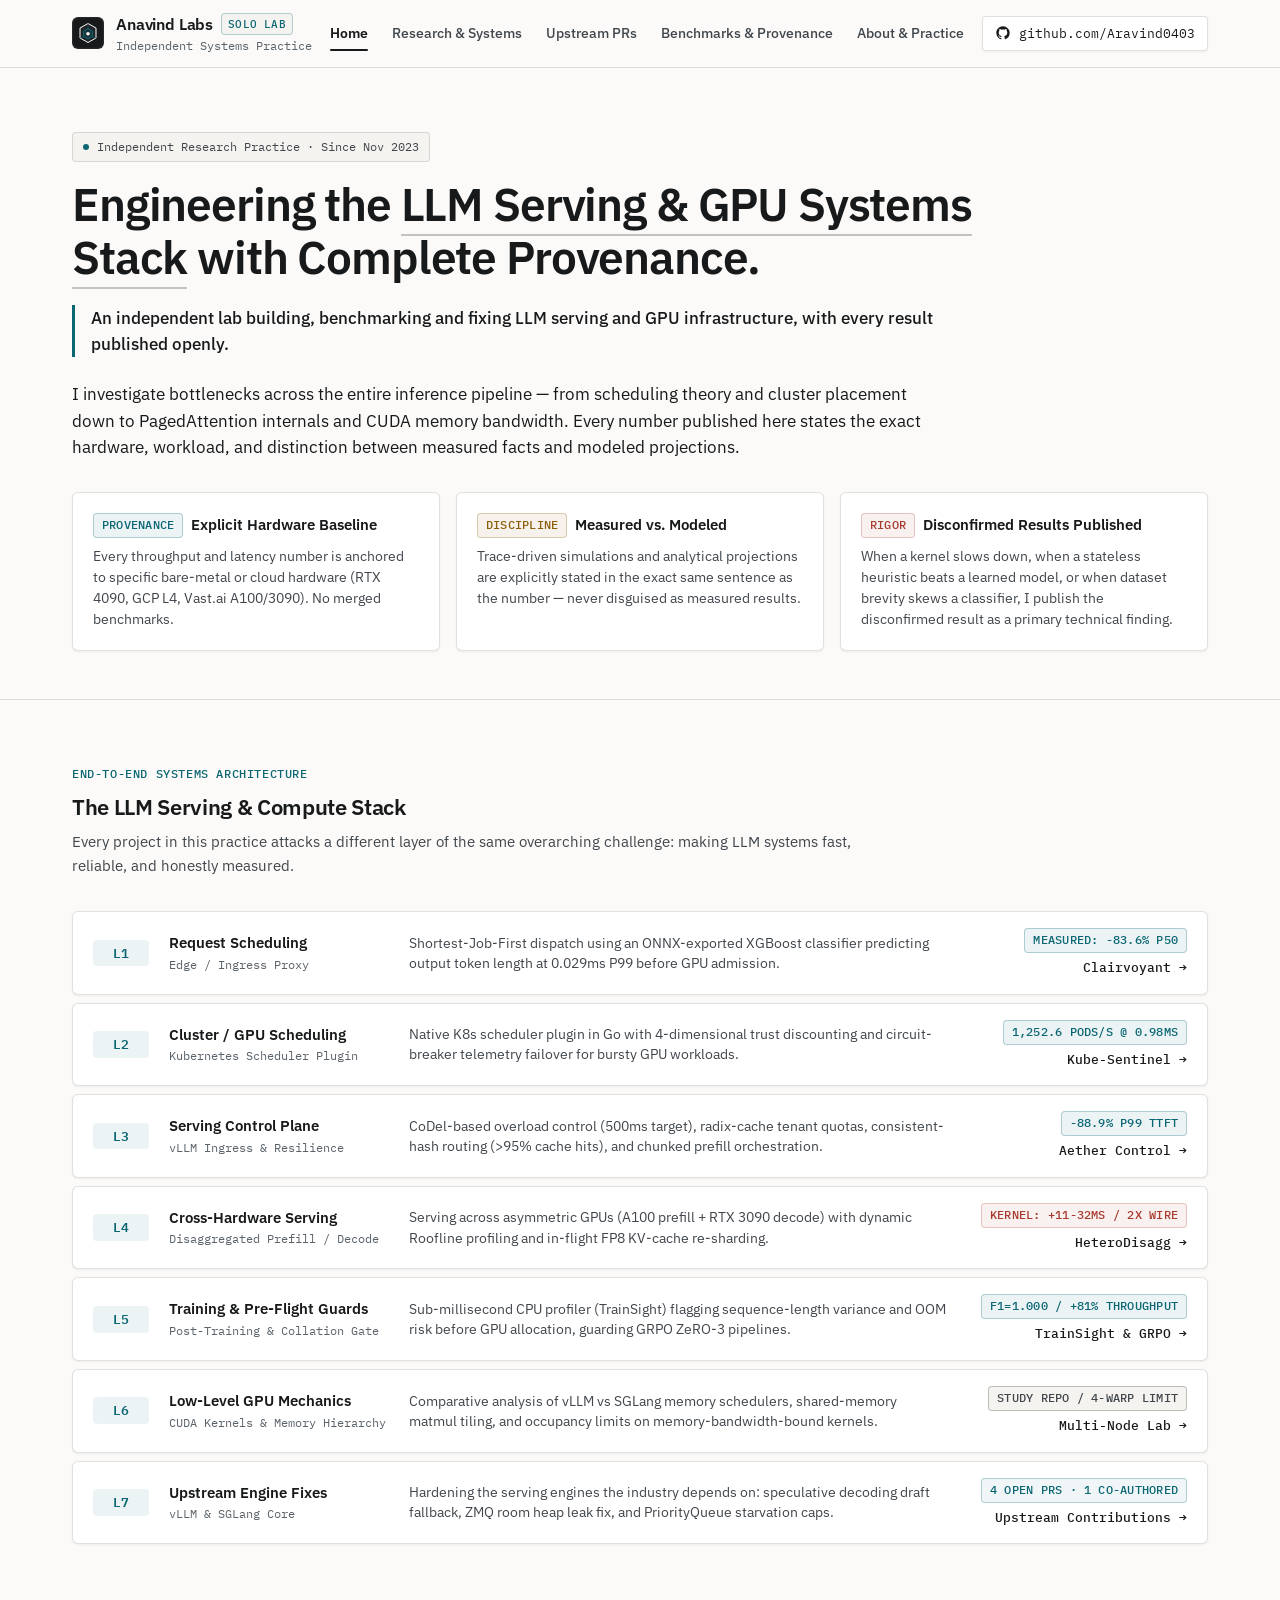
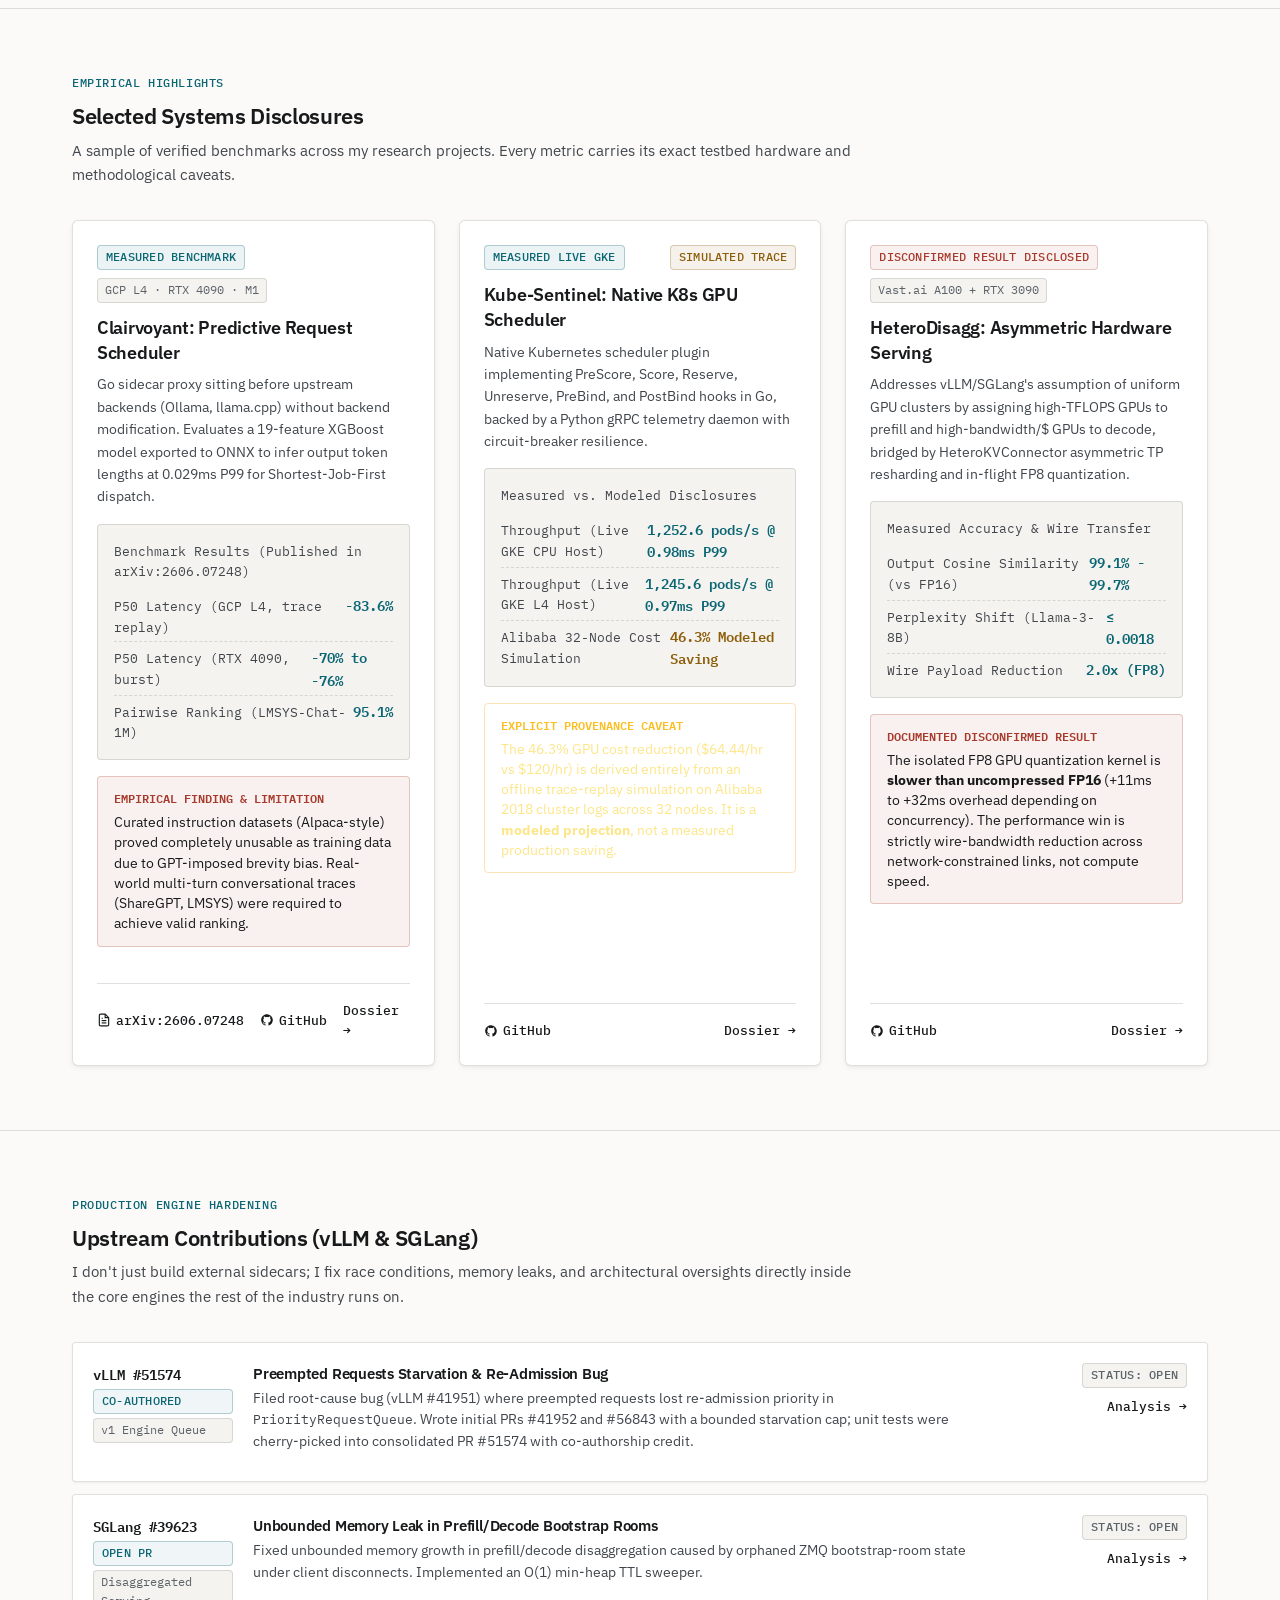
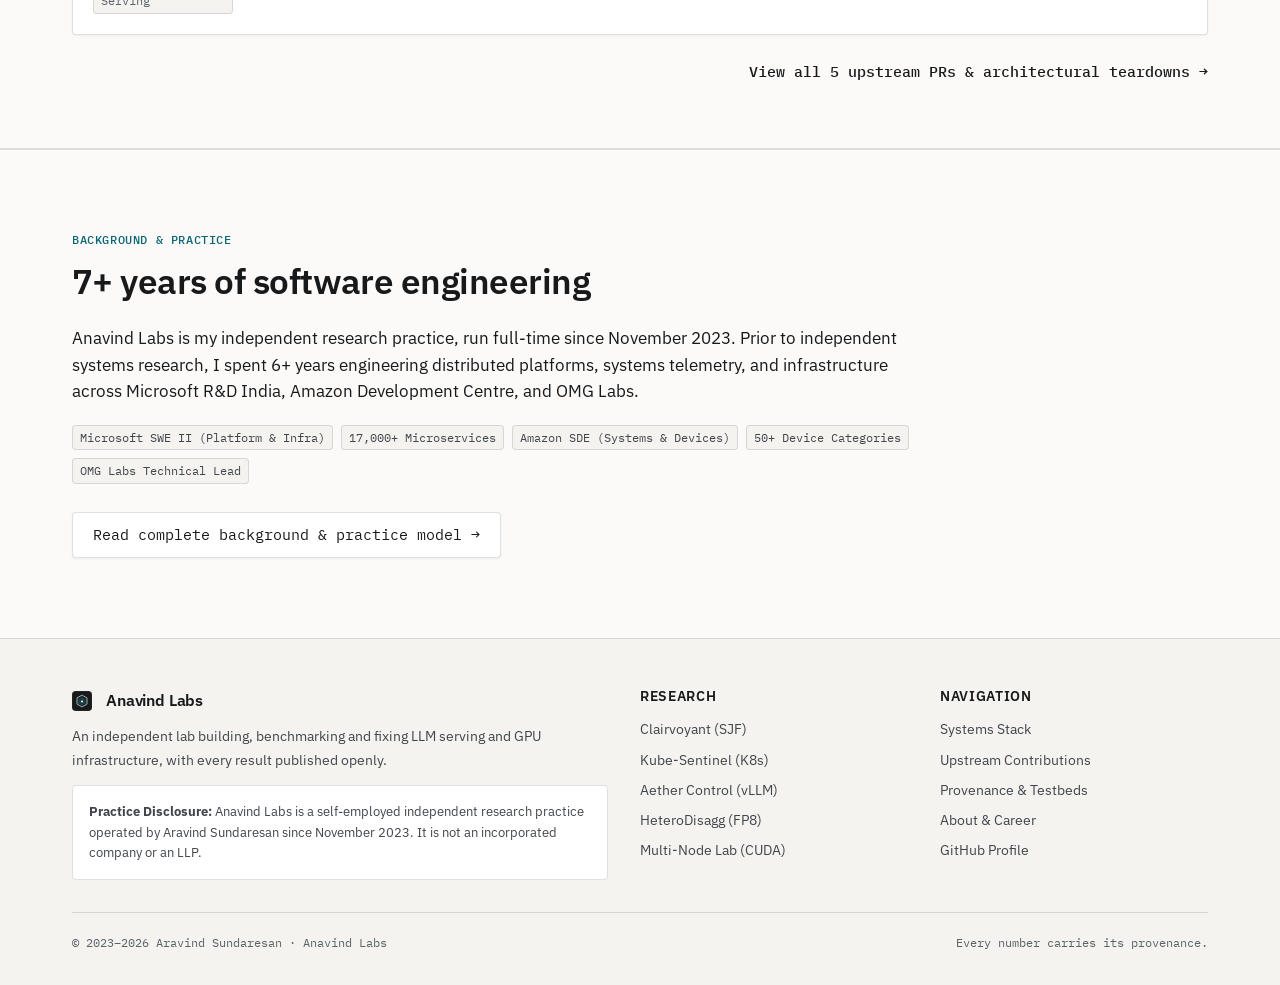
==== index.html @ d106ecfc "feat: initial commit for Anavind Labs research portal" ====
<!DOCTYPE html>
<html lang="en">
<head>
  <meta charset="UTF-8">
  <meta name="viewport" content="width=device-width, initial-scale=1.0">
  <title>Anavind Labs — LLM Serving & GPU Infrastructure Research</title>
  <meta name="description" content="An independent lab building, benchmarking and fixing LLM serving and GPU infrastructure, with every result published openly.">
  <link rel="icon" type="image/svg+xml" href="assets/favicon.svg">
  <link rel="stylesheet" href="css/style.css">
</head>
<body>

  <!-- Site Header -->
  <header class="site-header">
    <div class="container header-inner">
      <a href="index.html" class="brand">
        <img src="assets/favicon.svg" alt="Anavind Labs Logo" class="brand-icon">
        <div class="brand-text">
          <span class="brand-title">
            Anavind Labs
            <span class="brand-badge">Solo Lab</span>
          </span>
          <span class="brand-subtitle">Independent Systems Practice</span>
        </div>
      </a>

      <button class="mobile-toggle" aria-label="Toggle Navigation Menu">
        <svg width="24" height="24" viewBox="0 0 24 24" fill="none" stroke="currentColor" stroke-width="2">
          <line x1="3" y1="12" x2="21" y2="12"></line>
          <line x1="3" y1="6" x2="21" y2="6"></line>
          <line x1="3" y1="18" x2="21" y2="18"></line>
        </svg>
      </button>

      <nav class="main-nav">
        <a href="index.html" class="nav-link active">Home</a>
        <a href="research.html" class="nav-link">Research & Systems</a>
        <a href="upstream.html" class="nav-link">Upstream PRs</a>
        <a href="benchmarks.html" class="nav-link">Benchmarks & Provenance</a>
        <a href="about.html" class="nav-link">About & Practice</a>
      </nav>

      <div class="nav-actions">
        <a href="https://github.com/Aravind0403" target="_blank" rel="noopener noreferrer" class="btn-github">
          <svg width="16" height="16" viewBox="0 0 24 24" fill="currentColor">
            <path fill-rule="evenodd" clip-rule="evenodd" d="M12 2C6.477 2 2 6.484 2 12.017c0 4.425 2.865 8.18 6.839 9.504.5.092.682-.217.682-.483 0-.237-.008-.868-.013-1.703-2.782.605-3.369-1.343-3.369-1.343-.454-1.158-1.11-1.466-1.11-1.466-.908-.62.069-.608.069-.608 1.003.07 1.53 1.032 1.53 1.032.892 1.53 2.341 1.088 2.91.832.092-.647.35-1.088.636-1.338-2.22-.253-4.555-1.113-4.555-4.951 0-1.093.39-1.988 1.029-2.688-.103-.253-.446-1.272.098-2.65 0 0 .84-.27 2.75 1.026A9.564 9.564 0 0112 6.844c.85.004 1.705.115 2.504.337 1.909-1.296 2.747-1.027 2.747-1.027.546 1.379.202 2.398.1 2.651.64.7 1.028 1.595 1.028 2.688 0 3.848-2.339 4.695-4.566 4.943.359.309.678.92.678 1.855 0 1.338-.012 2.419-.012 2.747 0 .268.18.58.688.482A10.019 10.019 0 0022 12.017C22 6.484 17.522 2 12 2z"/>
          </svg>
          github.com/Aravind0403
        </a>
      </div>
    </div>
  </header>

  <!-- Hero Section -->
  <main>
    <section class="hero">
      <div class="container">
        <div class="hero-tagline-wrap">
          <div class="hero-status-pill">
            <span class="status-dot"></span>
            Independent Research Practice &middot; Since Nov 2023
          </div>
        </div>

        <h1 class="hero-headline">
          Engineering the <span class="accent">LLM Serving & GPU Systems Stack</span> with Complete Provenance.
        </h1>

        <p class="hero-one-liner">
          An independent lab building, benchmarking and fixing LLM serving and GPU infrastructure, with every result published openly.
        </p>

        <p class="lead" style="max-width: 860px; margin-bottom: 28px;">
          I investigate bottlenecks across the entire inference pipeline — from scheduling theory and cluster placement down to PagedAttention internals and CUDA memory bandwidth. Every number published here states the exact hardware, workload, and distinction between measured facts and modeled projections.
        </p>

        <!-- Principles Strip -->
        <div class="hero-principles-strip">
          <div class="principle-card">
            <div class="principle-header">
              <span class="badge badge-measured">Provenance</span>
              <span class="principle-title">Explicit Hardware Baseline</span>
            </div>
            <p class="principle-desc">
              Every throughput and latency number is anchored to specific bare-metal or cloud hardware (RTX 4090, GCP L4, Vast.ai A100/3090). No merged benchmarks.
            </p>
          </div>

          <div class="principle-card">
            <div class="principle-header">
              <span class="badge badge-modeled">Discipline</span>
              <span class="principle-title">Measured vs. Modeled</span>
            </div>
            <p class="principle-desc">
              Trace-driven simulations and analytical projections are explicitly stated in the exact same sentence as the number — never disguised as measured results.
            </p>
          </div>

          <div class="principle-card">
            <div class="principle-header">
              <span class="badge badge-negative">Rigor</span>
              <span class="principle-title">Disconfirmed Results Published</span>
            </div>
            <p class="principle-desc">
              When a kernel slows down, when a stateless heuristic beats a learned model, or when dataset brevity skews a classifier, I publish the disconfirmed result as a primary technical finding.
            </p>
          </div>
        </div>
      </div>
    </section>

    <!-- Systems Stack Visualizer -->
    <section class="section-systems-stack" id="systems-stack">
      <div class="container">
        <div class="section-header">
          <div class="section-eyebrow">End-to-End Systems Architecture</div>
          <h2 class="section-title">The LLM Serving & Compute Stack</h2>
          <p class="section-subtitle">
            Every project in this practice attacks a different layer of the same overarching challenge: making LLM systems fast, reliable, and honestly measured.
          </p>
        </div>

        <div class="stack-container">
          <!-- Layer 1 -->
          <div class="stack-layer-row" data-target="research.html#clairvoyant">
            <div class="layer-index">L1</div>
            <div class="layer-title-wrap">
              <span class="layer-name">Request Scheduling</span>
              <span class="layer-scope">Edge / Ingress Proxy</span>
            </div>
            <p class="layer-desc">
              Shortest-Job-First dispatch using an ONNX-exported XGBoost classifier predicting output token length at 0.029ms P99 before GPU admission.
            </p>
            <div class="layer-project-tag">
              <span class="badge badge-measured">Measured: -83.6% P50</span>
              <a href="research.html#clairvoyant" class="project-name-link">Clairvoyant &rarr;</a>
            </div>
          </div>

          <!-- Layer 2 -->
          <div class="stack-layer-row" data-target="research.html#kube-sentinel">
            <div class="layer-index">L2</div>
            <div class="layer-title-wrap">
              <span class="layer-name">Cluster / GPU Scheduling</span>
              <span class="layer-scope">Kubernetes Scheduler Plugin</span>
            </div>
            <p class="layer-desc">
              Native K8s scheduler plugin in Go with 4-dimensional trust discounting and circuit-breaker telemetry failover for bursty GPU workloads.
            </p>
            <div class="layer-project-tag">
              <span class="badge badge-measured">1,252.6 pods/s @ 0.98ms</span>
              <a href="research.html#kube-sentinel" class="project-name-link">Kube-Sentinel &rarr;</a>
            </div>
          </div>

          <!-- Layer 3 -->
          <div class="stack-layer-row" data-target="research.html#aether-control">
            <div class="layer-index">L3</div>
            <div class="layer-title-wrap">
              <span class="layer-name">Serving Control Plane</span>
              <span class="layer-scope">vLLM Ingress & Resilience</span>
            </div>
            <p class="layer-desc">
              CoDel-based overload control (500ms target), radix-cache tenant quotas, consistent-hash routing (>95% cache hits), and chunked prefill orchestration.
            </p>
            <div class="layer-project-tag">
              <span class="badge badge-measured">-88.9% P99 TTFT</span>
              <a href="research.html#aether-control" class="project-name-link">Aether Control &rarr;</a>
            </div>
          </div>

          <!-- Layer 4 -->
          <div class="stack-layer-row" data-target="research.html#heterodisagg">
            <div class="layer-index">L4</div>
            <div class="layer-title-wrap">
              <span class="layer-name">Cross-Hardware Serving</span>
              <span class="layer-scope">Disaggregated Prefill / Decode</span>
            </div>
            <p class="layer-desc">
              Serving across asymmetric GPUs (A100 prefill + RTX 3090 decode) with dynamic Roofline profiling and in-flight FP8 KV-cache re-sharding.
            </p>
            <div class="layer-project-tag">
              <span class="badge badge-negative">Kernel: +11-32ms / 2x Wire</span>
              <a href="research.html#heterodisagg" class="project-name-link">HeteroDisagg &rarr;</a>
            </div>
          </div>

          <!-- Layer 5 -->
          <div class="stack-layer-row" data-target="research.html#aether-control">
            <div class="layer-index">L5</div>
            <div class="layer-title-wrap">
              <span class="layer-name">Training & Pre-Flight Guards</span>
              <span class="layer-scope">Post-Training & Collation Gate</span>
            </div>
            <p class="layer-desc">
              Sub-millisecond CPU profiler (TrainSight) flagging sequence-length variance and OOM risk before GPU allocation, guarding GRPO ZeRO-3 pipelines.
            </p>
            <div class="layer-project-tag">
              <span class="badge badge-measured">F1=1.000 / +81% Throughput</span>
              <a href="research.html#aether-control" class="project-name-link">TrainSight & GRPO &rarr;</a>
            </div>
          </div>

          <!-- Layer 6 -->
          <div class="stack-layer-row" data-target="research.html#multi-node-lab">
            <div class="layer-index">L6</div>
            <div class="layer-title-wrap">
              <span class="layer-name">Low-Level GPU Mechanics</span>
              <span class="layer-scope">CUDA Kernels & Memory Hierarchy</span>
            </div>
            <p class="layer-desc">
              Comparative analysis of vLLM vs SGLang memory schedulers, shared-memory matmul tiling, and occupancy limits on memory-bandwidth-bound kernels.
            </p>
            <div class="layer-project-tag">
              <span class="badge badge-study">Study Repo / 4-Warp Limit</span>
              <a href="research.html#multi-node-lab" class="project-name-link">Multi-Node Lab &rarr;</a>
            </div>
          </div>

          <!-- Layer 7 -->
          <div class="stack-layer-row" data-target="upstream.html">
            <div class="layer-index">L7</div>
            <div class="layer-title-wrap">
              <span class="layer-name">Upstream Engine Fixes</span>
              <span class="layer-scope">vLLM & SGLang Core</span>
            </div>
            <p class="layer-desc">
              Hardening the serving engines the industry depends on: speculative decoding draft fallback, ZMQ room heap leak fix, and PriorityQueue starvation caps.
            </p>
            <div class="layer-project-tag">
              <span class="badge badge-upstream">4 Open PRs &middot; 1 Co-Authored</span>
              <a href="upstream.html" class="project-name-link">Upstream Contributions &rarr;</a>
            </div>
          </div>
        </div>
      </div>
    </section>

    <!-- Flagship Disclosures Grid -->
    <section class="section-disclosures">
      <div class="container">
        <div class="section-header">
          <div class="section-eyebrow">Empirical Highlights</div>
          <h2 class="section-title">Selected Systems Disclosures</h2>
          <p class="section-subtitle">
            A sample of verified benchmarks across my research projects. Every metric carries its exact testbed hardware and methodological caveats.
          </p>
        </div>

        <div class="cards-grid">
          <!-- Card 1: Clairvoyant -->
          <article class="dossier-card">
            <div class="card-top">
              <div class="card-meta-bar">
                <span class="badge badge-measured">Measured Benchmark</span>
                <span class="card-hardware-tag">GCP L4 &middot; RTX 4090 &middot; M1</span>
              </div>
              <h3 class="card-title">Clairvoyant: Predictive Request Scheduler</h3>
              <p class="card-mechanism">
                Go sidecar proxy sitting before upstream backends (Ollama, llama.cpp) without backend modification. Evaluates a 19-feature XGBoost model exported to ONNX to infer output token lengths at 0.029ms P99 for Shortest-Job-First dispatch.
              </p>

              <div class="metric-box">
                <div class="metric-header">
                  <span class="metric-label">Benchmark Results (Published in arXiv:2606.07248)</span>
                </div>
                <div class="metric-row">
                  <span class="metric-label">P50 Latency (GCP L4, trace replay)</span>
                  <span class="metric-value">-83.6%</span>
                </div>
                <div class="metric-row">
                  <span class="metric-label">P50 Latency (RTX 4090, burst)</span>
                  <span class="metric-value">-70% to -76%</span>
                </div>
                <div class="metric-row">
                  <span class="metric-label">Pairwise Ranking (LMSYS-Chat-1M)</span>
                  <span class="metric-value">95.1%</span>
                </div>
              </div>

              <div class="negative-callout">
                <div class="negative-callout-header">Empirical Finding & Limitation</div>
                <p class="negative-callout-text">
                  Curated instruction datasets (Alpaca-style) proved completely unusable as training data due to GPT-imposed brevity bias. Real-world multi-turn conversational traces (ShareGPT, LMSYS) were required to achieve valid ranking.
                </p>
              </div>
            </div>

            <div class="card-footer-actions">
              <a href="https://arxiv.org/abs/2606.07248" target="_blank" rel="noopener noreferrer" class="action-link">
                <svg width="14" height="14" viewBox="0 0 24 24" fill="none" stroke="currentColor" stroke-width="2"><path d="M14 2H6a2 2 0 0 0-2 2v16a2 2 0 0 0 2 2h12a2 2 0 0 0 2-2V8z"></path><polyline points="14 2 14 8 20 8"></polyline><line x1="16" y1="13" x2="8" y2="13"></line><line x1="16" y1="17" x2="8" y2="17"></line><polyline points="10 9 9 9 8 9"></polyline></svg>
                arXiv:2606.07248
              </a>
              <a href="https://github.com/Aravind0403/clairvoyant-scheduler" target="_blank" rel="noopener noreferrer" class="action-link">
                <svg width="14" height="14" viewBox="0 0 24 24" fill="currentColor"><path d="M12 2C6.48 2 2 6.48 2 12c0 4.42 2.87 8.17 6.84 9.5.5.08.66-.23.66-.5v-1.69c-2.77.6-3.36-1.34-3.36-1.34-.46-1.16-1.11-1.47-1.11-1.47-.91-.62.07-.6.07-.6 1 .07 1.53 1.03 1.53 1.03.87 1.52 2.34 1.07 2.91.83.1-.65.35-1.09.63-1.34-2.22-.25-4.55-1.11-4.55-4.92 0-1.11.38-2 1.03-2.71-.1-.25-.45-1.29.1-2.64 0 0 .84-.27 2.75 1.02.79-.22 1.65-.33 2.5-.33.85 0 1.71.11 2.5.33 1.91-1.29 2.75-1.02 2.75-1.02.55 1.35.2 2.39.1 2.64.65.71 1.03 1.6 1.03 2.71 0 3.82-2.34 4.66-4.57 4.91.36.31.69.92.69 1.85V21c0 .27.16.59.67.5C19.14 20.16 22 16.42 22 12A10 10 0 0 0 12 2z"/></svg>
                GitHub
              </a>
              <a href="research.html#clairvoyant" class="action-link" style="margin-left: auto;">Dossier &rarr;</a>
            </div>
          </article>

          <!-- Card 2: Kube-Sentinel -->
          <article class="dossier-card">
            <div class="card-top">
              <div class="card-meta-bar">
                <span class="badge badge-measured">Measured Live GKE</span>
                <span class="badge badge-modeled">Simulated Trace</span>
              </div>
              <h3 class="card-title">Kube-Sentinel: Native K8s GPU Scheduler</h3>
              <p class="card-mechanism">
                Native Kubernetes scheduler plugin implementing PreScore, Score, Reserve, Unreserve, PreBind, and PostBind hooks in Go, backed by a Python gRPC telemetry daemon with circuit-breaker resilience.
              </p>

              <div class="metric-box">
                <div class="metric-header">
                  <span class="metric-label">Measured vs. Modeled Disclosures</span>
                </div>
                <div class="metric-row">
                  <span class="metric-label">Throughput (Live GKE CPU Host)</span>
                  <span class="metric-value">1,252.6 pods/s @ 0.98ms P99</span>
                </div>
                <div class="metric-row">
                  <span class="metric-label">Throughput (Live GKE L4 Host)</span>
                  <span class="metric-value">1,245.6 pods/s @ 0.97ms P99</span>
                </div>
                <div class="metric-row">
                  <span class="metric-label">Alibaba 32-Node Cost Simulation</span>
                  <span class="metric-value amber">46.3% Modeled Saving</span>
                </div>
              </div>

              <div class="negative-callout" style="background: var(--accent-amber-dim); border-color: rgba(245, 158, 11, 0.3);">
                <div class="negative-callout-header" style="color: #FBBF24;">Explicit Provenance Caveat</div>
                <p class="negative-callout-text" style="color: #FDE68A;">
                  The 46.3% GPU cost reduction ($64.44/hr vs $120/hr) is derived entirely from an offline trace-replay simulation on Alibaba 2018 cluster logs across 32 nodes. It is a <strong>modeled projection</strong>, not a measured production saving.
                </p>
              </div>
            </div>

            <div class="card-footer-actions">
              <a href="https://github.com/Aravind0403/Kube-Sentinel" target="_blank" rel="noopener noreferrer" class="action-link">
                <svg width="14" height="14" viewBox="0 0 24 24" fill="currentColor"><path d="M12 2C6.48 2 2 6.48 2 12c0 4.42 2.87 8.17 6.84 9.5.5.08.66-.23.66-.5v-1.69c-2.77.6-3.36-1.34-3.36-1.34-.46-1.16-1.11-1.47-1.11-1.47-.91-.62.07-.6.07-.6 1 .07 1.53 1.03 1.53 1.03.87 1.52 2.34 1.07 2.91.83.1-.65.35-1.09.63-1.34-2.22-.25-4.55-1.11-4.55-4.92 0-1.11.38-2 1.03-2.71-.1-.25-.45-1.29.1-2.64 0 0 .84-.27 2.75 1.02.79-.22 1.65-.33 2.5-.33.85 0 1.71.11 2.5.33 1.91-1.29 2.75-1.02 2.75-1.02.55 1.35.2 2.39.1 2.64.65.71 1.03 1.6 1.03 2.71 0 3.82-2.34 4.66-4.57 4.91.36.31.69.92.69 1.85V21c0 .27.16.59.67.5C19.14 20.16 22 16.42 22 12A10 10 0 0 0 12 2z"/></svg>
                GitHub
              </a>
              <a href="research.html#kube-sentinel" class="action-link" style="margin-left: auto;">Dossier &rarr;</a>
            </div>
          </article>

          <!-- Card 3: HeteroDisagg -->
          <article class="dossier-card">
            <div class="card-top">
              <div class="card-meta-bar">
                <span class="badge badge-negative">Disconfirmed Result Disclosed</span>
                <span class="card-hardware-tag">Vast.ai A100 + RTX 3090</span>
              </div>
              <h3 class="card-title">HeteroDisagg: Asymmetric Hardware Serving</h3>
              <p class="card-mechanism">
                Addresses vLLM/SGLang's assumption of uniform GPU clusters by assigning high-TFLOPS GPUs to prefill and high-bandwidth/$ GPUs to decode, bridged by HeteroKVConnector asymmetric TP resharding and in-flight FP8 quantization.
              </p>

              <div class="metric-box">
                <div class="metric-header">
                  <span class="metric-label">Measured Accuracy & Wire Transfer</span>
                </div>
                <div class="metric-row">
                  <span class="metric-label">Output Cosine Similarity (vs FP16)</span>
                  <span class="metric-value">99.1% - 99.7%</span>
                </div>
                <div class="metric-row">
                  <span class="metric-label">Perplexity Shift (Llama-3-8B)</span>
                  <span class="metric-value">&le; 0.0018</span>
                </div>
                <div class="metric-row">
                  <span class="metric-label">Wire Payload Reduction</span>
                  <span class="metric-value">2.0x (FP8)</span>
                </div>
              </div>

              <div class="negative-callout">
                <div class="negative-callout-header">Documented Disconfirmed Result</div>
                <p class="negative-callout-text">
                  The isolated FP8 GPU quantization kernel is <strong>slower than uncompressed FP16</strong> (+11ms to +32ms overhead depending on concurrency). The performance win is strictly wire-bandwidth reduction across network-constrained links, not compute speed.
                </p>
              </div>
            </div>

            <div class="card-footer-actions">
              <a href="https://github.com/Aravind0403/HeteroDisagg" target="_blank" rel="noopener noreferrer" class="action-link">
                <svg width="14" height="14" viewBox="0 0 24 24" fill="currentColor"><path d="M12 2C6.48 2 2 6.48 2 12c0 4.42 2.87 8.17 6.84 9.5.5.08.66-.23.66-.5v-1.69c-2.77.6-3.36-1.34-3.36-1.34-.46-1.16-1.11-1.47-1.11-1.47-.91-.62.07-.6.07-.6 1 .07 1.53 1.03 1.53 1.03.87 1.52 2.34 1.07 2.91.83.1-.65.35-1.09.63-1.34-2.22-.25-4.55-1.11-4.55-4.92 0-1.11.38-2 1.03-2.71-.1-.25-.45-1.29.1-2.64 0 0 .84-.27 2.75 1.02.79-.22 1.65-.33 2.5-.33.85 0 1.71.11 2.5.33 1.91-1.29 2.75-1.02 2.75-1.02.55 1.35.2 2.39.1 2.64.65.71 1.03 1.6 1.03 2.71 0 3.82-2.34 4.66-4.57 4.91.36.31.69.92.69 1.85V21c0 .27.16.59.67.5C19.14 20.16 22 16.42 22 12A10 10 0 0 0 12 2z"/></svg>
                GitHub
              </a>
              <a href="research.html#heterodisagg" class="action-link" style="margin-left: auto;">Dossier &rarr;</a>
            </div>
          </article>
        </div>
      </div>
    </section>

    <!-- Upstream Ticker -->
    <section class="section-systems-stack" style="background: var(--bg);">
      <div class="container">
        <div class="section-header">
          <div class="section-eyebrow">Production Engine Hardening</div>
          <h2 class="section-title">Upstream Contributions (vLLM & SGLang)</h2>
          <p class="section-subtitle">
            I don't just build external sidecars; I fix race conditions, memory leaks, and architectural oversights directly inside the core engines the rest of the industry runs on.
          </p>
        </div>

        <div class="pr-grid">
          <!-- PR 1 -->
          <div class="pr-row-card">
            <div class="pr-target-col">
              <span class="pr-repo-tag">vLLM #51574</span>
              <span class="badge badge-upstream">Co-Authored</span>
              <span class="card-hardware-tag">v1 Engine Queue</span>
            </div>
            <div class="pr-content-col">
              <h4>Preempted Requests Starvation & Re-Admission Bug</h4>
              <p class="pr-desc">
                Filed root-cause bug (vLLM #41951) where preempted requests lost re-admission priority in <code class="mono">PriorityRequestQueue</code>. Wrote initial PRs #41952 and #56843 with a bounded starvation cap; unit tests were cherry-picked into consolidated PR #51574 with co-authorship credit.
              </p>
            </div>
            <div class="pr-status-col">
              <span class="badge badge-neutral">Status: Open</span>
              <a href="upstream.html#vllm-51574" class="action-link">Analysis &rarr;</a>
            </div>
          </div>

          <!-- PR 2 -->
          <div class="pr-row-card">
            <div class="pr-target-col">
              <span class="pr-repo-tag">SGLang #39623</span>
              <span class="badge badge-upstream">Open PR</span>
              <span class="card-hardware-tag">Disaggregated Serving</span>
            </div>
            <div class="pr-content-col">
              <h4>Unbounded Memory Leak in Prefill/Decode Bootstrap Rooms</h4>
              <p class="pr-desc">
                Fixed unbounded memory growth in prefill/decode disaggregation caused by orphaned ZMQ bootstrap-room state under client disconnects. Implemented an O(1) min-heap TTL sweeper.
              </p>
            </div>
            <div class="pr-status-col">
              <span class="badge badge-neutral">Status: Open</span>
              <a href="upstream.html#sglang-39623" class="action-link">Analysis &rarr;</a>
            </div>
          </div>
        </div>

        <div style="margin-top: 24px; text-align: right;">
          <a href="upstream.html" class="action-link" style="font-size: 0.95rem;">
            View all 5 upstream PRs & architectural teardowns &rarr;
          </a>
        </div>
      </div>
    </section>

    <!-- Bio / Career Anchor -->
    <section style="padding: 80px 0; border-top: 1px solid var(--border);">
      <div class="container">
        <div style="max-width: 840px;">
          <div class="section-eyebrow">Background & Practice</div>
          <h2 style="font-size: 2.2rem; margin-bottom: 20px;">7+ years of software engineering</h2>
          <p class="lead" style="margin-bottom: 20px;">
            Anavind Labs is my independent research practice, run full-time since November 2023. Prior to independent systems research, I spent 6+ years engineering distributed platforms, systems telemetry, and infrastructure across Microsoft R&D India, Amazon Development Centre, and OMG Labs.
          </p>
          <div class="timeline-project-metrics" style="margin-bottom: 28px;">
            <span class="metric-pill">Microsoft SWE II (Platform & Infra)</span>
            <span class="metric-pill">17,000+ Microservices</span>
            <span class="metric-pill">Amazon SDE (Systems & Devices)</span>
            <span class="metric-pill">50+ Device Categories</span>
            <span class="metric-pill">OMG Labs Technical Lead</span>
          </div>
          <a href="about.html" class="btn-github" style="display: inline-flex; padding: 10px 20px; font-size: 0.92rem;">
            Read complete background & practice model &rarr;
          </a>
        </div>
      </div>
    </section>
  </main>

  <!-- Site Footer -->
  <footer class="site-footer">
    <div class="container">
      <div class="footer-inner">
        <div>
          <div class="brand-title" style="margin-bottom: 10px;">
            <img src="assets/favicon.svg" alt="" width="20" height="20" style="display:inline-block; vertical-align:middle; margin-right:6px;">
            Anavind Labs
          </div>
          <p style="font-size: 0.9rem; max-width: 480px; margin-bottom: 14px;">
            An independent lab building, benchmarking and fixing LLM serving and GPU infrastructure, with every result published openly.
          </p>
          <div class="footer-legal-callout">
            <p>
              <strong>Practice Disclosure:</strong> Anavind Labs is a self-employed independent research practice operated by Aravind Sundaresan since November 2023. It is not an incorporated company or an LLP.
            </p>
          </div>
        </div>

        <div class="footer-links-col">
          <h4>Research</h4>
          <ul class="footer-links-list">
            <li><a href="research.html#clairvoyant">Clairvoyant (SJF)</a></li>
            <li><a href="research.html#kube-sentinel">Kube-Sentinel (K8s)</a></li>
            <li><a href="research.html#aether-control">Aether Control (vLLM)</a></li>
            <li><a href="research.html#heterodisagg">HeteroDisagg (FP8)</a></li>
            <li><a href="research.html#multi-node-lab">Multi-Node Lab (CUDA)</a></li>
          </ul>
        </div>

        <div class="footer-links-col">
          <h4>Navigation</h4>
          <ul class="footer-links-list">
            <li><a href="index.html">Systems Stack</a></li>
            <li><a href="upstream.html">Upstream Contributions</a></li>
            <li><a href="benchmarks.html">Provenance & Testbeds</a></li>
            <li><a href="about.html">About & Career</a></li>
            <li><a href="https://github.com/Aravind0403" target="_blank" rel="noopener noreferrer">GitHub Profile</a></li>
          </ul>
        </div>
      </div>

      <div class="footer-bottom">
        <span>&copy; 2023–2026 Aravind Sundaresan &middot; Anavind Labs</span>
        <span>Every number carries its provenance.</span>
      </div>
    </div>
  </footer>

  <script src="js/main.js"></script>
</body>
</html>
---- css/style.css ----
/* ==========================================================================
   ANAVIND LABS — Academic Systems Research Design System
   Archival Warm Paper & Engineering Precision (IBM Plex)
   ========================================================================== */

@import url('https://fonts.googleapis.com/css2?family=IBM+Plex+Mono:ital,wght@0,400;0,500;0,600;1,400&family=IBM+Plex+Sans:ital,wght@0,400;0,500;0,600;0,700;1,400&display=swap');

:root {
  /* SURFACE TOKENS */
  --bg: #fbfaf8;
  --surface-1: #ffffff;
  --surface-2: #f5f3ef;
  --border: rgba(20, 18, 15, 0.13);
  --border-strong: rgba(20, 18, 15, 0.24);

  /* INK TOKENS */
  --text: #17191b;
  --text-secondary: #40464c;
  --text-muted: #5a626a;
  --text-faint: #6a737d;

  /* STATUS / PROVENANCE TOKENS */
  --measured: #0b6674;
  --measured-bg: rgba(11, 102, 116, 0.08);
  --measured-border: rgba(11, 102, 116, 0.28);

  --modeled: #8c5e0a;
  --modeled-bg: rgba(140, 94, 10, 0.08);
  --modeled-border: rgba(140, 94, 10, 0.28);

  --negative: #a83a2c;
  --negative-bg: rgba(168, 58, 44, 0.07);
  --negative-border: rgba(168, 58, 44, 0.26);

  --pr-merged: #2c6e45;
  --pr-merged-bg: rgba(44, 110, 69, 0.08);
  --pr-merged-border: rgba(44, 110, 69, 0.28);

  /* TYPOGRAPHY & GRID */
  --font-sans: 'IBM Plex Sans', -apple-system, BlinkMacSystemFont, 'Segoe UI', Roboto, sans-serif;
  --font-mono: 'IBM Plex Mono', Menlo, Consolas, Monaco, monospace;

  --container-width: 1200px;
  --gutter: 32px;
  --header-height: 68px;

  /* RHYTHM / SPACING (4pt base, 8pt rhythm) */
  --space-1: 4px;
  --space-2: 8px;
  --space-3: 12px;
  --space-4: 16px;
  --space-5: 20px;
  --space-6: 24px;
  --space-8: 32px;
  --space-10: 40px;
  --space-12: 48px;
  --space-16: 64px;
  --space-20: 80px;

  --radius-sm: 4px;
  --radius-md: 6px;
  --radius-lg: 8px;

  --shadow-subtle: 0 1px 3px rgba(20, 18, 15, 0.04), 0 1px 2px rgba(20, 18, 15, 0.02);
  --shadow-card: 0 2px 6px rgba(20, 18, 15, 0.05), 0 1px 3px rgba(20, 18, 15, 0.03);
}

/* Base & Reset */
*, *::before, *::after {
  box-sizing: border-box;
  margin: 0;
  padding: 0;
}

html {
  font-size: 16px;
  scroll-behavior: smooth;
  -webkit-font-smoothing: antialiased;
  -moz-osx-font-smoothing: grayscale;
}

body {
  background-color: var(--bg);
  color: var(--text);
  font-family: var(--font-sans);
  font-size: 14.5px;
  line-height: 1.65;
  min-height: 100vh;
  display: flex;
  flex-direction: column;
}

a {
  color: inherit;
  text-decoration: none;
  transition: color 0.15s ease, border-color 0.15s ease;
}

img, svg {
  display: block;
}

/* Container & Grid */
.container {
  width: 100%;
  max-width: var(--container-width);
  margin-left: auto;
  margin-right: auto;
  padding-left: var(--gutter);
  padding-right: var(--gutter);
}

/* Typography Hierarchy (IBM Plex Sans) */
h1, h2, h3, h4, h5, h6 {
  font-family: var(--font-sans);
  color: var(--text);
  font-weight: 600;
  letter-spacing: -0.015em;
  line-height: 1.25;
}

h1 {
  font-size: 46px;
  line-height: 1.16;
  letter-spacing: -0.025em;
  font-weight: 600;
}

h2 {
  font-size: 22px;
  line-height: 1.35;
  letter-spacing: -0.015em;
  font-weight: 600;
  margin-bottom: var(--space-4);
}

h3 {
  font-size: 17px;
  line-height: 1.4;
  font-weight: 600;
  margin-bottom: var(--space-2);
}

h4 {
  font-size: 15px;
  line-height: 1.4;
  font-weight: 600;
}

p {
  color: var(--text-secondary);
  font-size: 14.5px;
  line-height: 1.65;
  margin-bottom: var(--space-4);
}

p.lead {
  font-size: 16.5px;
  line-height: 1.6;
  color: var(--text);
  font-weight: 400;
}

code, pre, .mono {
  font-family: var(--font-mono);
  font-size: 13px;
}

/* Site Header / Navbar */
.site-header {
  position: sticky;
  top: 0;
  z-index: 100;
  background-color: rgba(251, 250, 248, 0.94);
  backdrop-filter: blur(12px);
  -webkit-backdrop-filter: blur(12px);
  border-bottom: 1px solid var(--border);
  height: var(--header-height);
  display: flex;
  align-items: center;
}

.header-inner {
  display: flex;
  align-items: center;
  justify-content: space-between;
}

.brand {
  display: flex;
  align-items: center;
  gap: var(--space-3);
}

.brand-icon {
  width: 32px;
  height: 32px;
}

.brand-text {
  display: flex;
  flex-direction: column;
}

.brand-title {
  font-family: var(--font-sans);
  font-size: 16px;
  font-weight: 600;
  color: var(--text);
  display: flex;
  align-items: center;
  gap: var(--space-2);
  letter-spacing: -0.01em;
}

.brand-badge {
  font-family: var(--font-mono);
  font-size: 11px;
  font-weight: 500;
  padding: 1px 6px;
  background: var(--surface-2);
  color: var(--measured);
  border: 1px solid var(--measured-border);
  border-radius: var(--radius-sm);
  letter-spacing: 0.02em;
  text-transform: uppercase;
}

.brand-subtitle {
  font-family: var(--font-mono);
  font-size: 11.5px;
  color: var(--text-muted);
}

.main-nav {
  display: flex;
  align-items: center;
  gap: var(--space-6);
}

.nav-link {
  font-size: 14px;
  font-weight: 500;
  color: var(--text-secondary);
  position: relative;
  padding: 4px 0;
}

.nav-link:hover {
  color: var(--text);
}

.nav-link.active {
  color: var(--text);
  font-weight: 600;
}

.nav-link.active::after {
  content: '';
  position: absolute;
  bottom: -2px;
  left: 0;
  right: 0;
  height: 2px;
  background-color: var(--text);
  border-radius: 1px;
}

.nav-actions {
  display: flex;
  align-items: center;
  gap: var(--space-3);
}

.btn-github {
  display: inline-flex;
  align-items: center;
  gap: var(--space-2);
  padding: 6px 12px;
  background-color: var(--surface-1);
  border: 1px solid var(--border);
  border-radius: var(--radius-sm);
  font-family: var(--font-mono);
  font-size: 12.5px;
  color: var(--text);
  box-shadow: var(--shadow-subtle);
  transition: all 0.15s ease;
}

.btn-github:hover {
  border-color: var(--border-strong);
  background-color: var(--surface-2);
}

.mobile-toggle {
  display: none;
  background: none;
  border: none;
  color: var(--text);
  cursor: pointer;
  padding: var(--space-2);
}

/* Status & Provenance Badges (Ink Stamp Aesthetic) */
.badge {
  display: inline-flex;
  align-items: center;
  gap: 4px;
  padding: 2px 8px;
  border-radius: var(--radius-sm);
  font-family: var(--font-mono);
  font-size: 11.5px;
  font-weight: 500;
  letter-spacing: 0.02em;
  text-transform: uppercase;
  white-space: nowrap;
}

.badge-measured {
  background: var(--measured-bg);
  color: var(--measured);
  border: 1px solid var(--measured-border);
}

.badge-modeled {
  background: var(--modeled-bg);
  color: var(--modeled);
  border: 1px solid var(--modeled-border);
}

.badge-negative {
  background: var(--negative-bg);
  color: var(--negative);
  border: 1px solid var(--negative-border);
}

.badge-upstream {
  background: rgba(11, 102, 116, 0.06);
  color: var(--measured);
  border: 1px solid var(--measured-border);
}

.badge-study {
  background: var(--surface-2);
  color: var(--text-secondary);
  border: 1px solid var(--border-strong);
}

.badge-neutral {
  background: var(--surface-2);
  color: var(--text-muted);
  border: 1px solid var(--border);
}

/* Hero Section */
.hero {
  padding: var(--space-16) 0 var(--space-12);
  border-bottom: 1px solid var(--border);
}

.hero-tagline-wrap {
  display: flex;
  align-items: center;
  gap: var(--space-3);
  margin-bottom: var(--space-4);
}

.hero-status-pill {
  display: inline-flex;
  align-items: center;
  gap: var(--space-2);
  background: var(--surface-2);
  border: 1px solid var(--border);
  border-radius: var(--radius-sm);
  padding: 4px 10px;
  font-family: var(--font-mono);
  font-size: 12px;
  color: var(--text-secondary);
}

.status-dot {
  width: 6px;
  height: 6px;
  background-color: var(--measured);
  border-radius: 50%;
}

.hero-headline {
  max-width: 980px;
  margin-bottom: var(--space-5);
}

.hero-headline span.accent {
  color: var(--text);
  border-bottom: 2px solid var(--border-strong);
}

.hero-one-liner {
  font-size: 17px;
  line-height: 1.55;
  color: var(--text);
  max-width: 880px;
  margin-bottom: var(--space-6);
  font-weight: 500;
  border-left: 3px solid var(--measured);
  padding-left: var(--space-4);
}

.hero-principles-strip {
  display: grid;
  grid-template-columns: repeat(auto-fit, minmax(280px, 1fr));
  gap: var(--space-4);
  margin-top: var(--space-8);
}

.principle-card {
  background: var(--surface-1);
  border: 1px solid var(--border);
  border-radius: var(--radius-md);
  padding: var(--space-5);
  box-shadow: var(--shadow-subtle);
  transition: border-color 0.15s ease, transform 0.15s ease;
}

.principle-card:hover {
  border-color: var(--border-strong);
  transform: translateY(-1px);
}

.principle-header {
  display: flex;
  align-items: center;
  gap: var(--space-2);
  margin-bottom: var(--space-2);
}

.principle-title {
  font-family: var(--font-sans);
  font-size: 15px;
  font-weight: 600;
  color: var(--text);
}

.principle-desc {
  font-size: 13.5px;
  color: var(--text-secondary);
  line-height: 1.55;
  margin-bottom: 0;
}

/* 7-Layer Systems Stack Visualizer */
.section-systems-stack {
  padding: var(--space-16) 0;
  border-bottom: 1px solid var(--border);
  background: var(--bg);
}

.section-header {
  margin-bottom: var(--space-8);
}

.section-eyebrow {
  font-family: var(--font-mono);
  font-size: 12px;
  font-weight: 500;
  color: var(--measured);
  letter-spacing: 0.05em;
  text-transform: uppercase;
  margin-bottom: var(--space-2);
}

.section-title {
  font-size: 22px;
  margin-bottom: var(--space-2);
}

.section-subtitle {
  max-width: 800px;
  font-size: 15px;
  color: var(--text-secondary);
}

.stack-container {
  display: grid;
  grid-template-columns: 1fr;
  gap: var(--space-2);
}

.stack-layer-row {
  background: var(--surface-1);
  border: 1px solid var(--border);
  border-radius: var(--radius-md);
  padding: var(--space-4) var(--space-5);
  display: grid;
  grid-template-columns: 56px 220px 1fr 220px;
  align-items: center;
  gap: var(--space-5);
  transition: all 0.15s ease;
  cursor: pointer;
  box-shadow: var(--shadow-subtle);
  position: relative;
}

.stack-layer-row::before {
  content: '';
  position: absolute;
  left: 0;
  top: 0;
  bottom: 0;
  width: 3px;
  background-color: transparent;
  transition: background-color 0.15s ease;
}

.stack-layer-row:hover {
  border-color: var(--border-strong);
  background-color: var(--surface-2);
}

.stack-layer-row:hover::before,
.stack-layer-row.active::before {
  background-color: var(--measured);
}

.layer-index {
  font-family: var(--font-mono);
  font-size: 12.5px;
  font-weight: 600;
  color: var(--measured);
  background: var(--measured-bg);
  padding: 3px 6px;
  border-radius: var(--radius-sm);
  text-align: center;
}

.layer-title-wrap {
  display: flex;
  flex-direction: column;
}

.layer-name {
  font-family: var(--font-sans);
  font-size: 15px;
  font-weight: 600;
  color: var(--text);
}

.layer-scope {
  font-family: var(--font-mono);
  font-size: 11.5px;
  color: var(--text-muted);
}

.layer-desc {
  font-size: 13.5px;
  color: var(--text-secondary);
  line-height: 1.5;
  margin-bottom: 0;
}

.layer-project-tag {
  display: flex;
  flex-direction: column;
  align-items: flex-end;
  gap: var(--space-1);
}

.project-name-link {
  font-family: var(--font-mono);
  font-size: 12.5px;
  font-weight: 500;
  color: var(--text);
  display: inline-flex;
  align-items: center;
  gap: 4px;
}

.project-name-link:hover {
  color: var(--measured);
  text-decoration: underline;
}

/* Flagship Disclosures Grid */
.section-disclosures {
  padding: var(--space-16) 0;
  border-bottom: 1px solid var(--border);
}

.cards-grid {
  display: grid;
  grid-template-columns: repeat(auto-fit, minmax(340px, 1fr));
  gap: var(--space-6);
}

.dossier-card {
  background: var(--surface-1);
  border: 1px solid var(--border);
  border-radius: var(--radius-md);
  padding: var(--space-6);
  display: flex;
  flex-direction: column;
  justify-content: space-between;
  box-shadow: var(--shadow-card);
  transition: all 0.2s ease;
}

.dossier-card:hover {
  border-color: var(--border-strong);
}

.card-top {
  margin-bottom: var(--space-5);
}

.card-meta-bar {
  display: flex;
  align-items: center;
  justify-content: space-between;
  margin-bottom: var(--space-3);
  flex-wrap: wrap;
  gap: var(--space-2);
}

.card-hardware-tag {
  font-family: var(--font-mono);
  font-size: 11.5px;
  color: var(--text-muted);
  background: var(--surface-2);
  padding: 2px 7px;
  border-radius: var(--radius-sm);
  border: 1px solid var(--border);
}

.card-title {
  font-size: 18px;
  margin-bottom: var(--space-2);
  color: var(--text);
  font-weight: 600;
}

.card-mechanism {
  font-size: 14px;
  color: var(--text-secondary);
  line-height: 1.6;
  margin-bottom: var(--space-4);
}

/* Metric Highlight Box inside Card */
.metric-box {
  background: var(--surface-2);
  border: 1px solid var(--border);
  border-radius: var(--radius-sm);
  padding: var(--space-4);
  margin-bottom: var(--space-4);
}

.metric-header {
  display: flex;
  align-items: center;
  justify-content: space-between;
  margin-bottom: var(--space-2);
}

.metric-row {
  display: flex;
  align-items: baseline;
  justify-content: space-between;
  padding: 4px 0;
  border-bottom: 1px dashed var(--border);
}

.metric-row:last-child {
  border-bottom: none;
  padding-bottom: 0;
}

.metric-label {
  font-family: var(--font-mono);
  font-size: 12.5px;
  color: var(--text-secondary);
}

.metric-value {
  font-family: var(--font-mono);
  font-size: 13.5px;
  font-weight: 600;
  color: var(--measured);
}

.metric-value.amber {
  color: var(--modeled);
}

/* Negative Result Callout */
.negative-callout {
  background: var(--negative-bg);
  border: 1px solid var(--negative-border);
  border-radius: var(--radius-sm);
  padding: var(--space-3) var(--space-4);
  margin-top: var(--space-3);
  margin-bottom: var(--space-4);
}

.negative-callout-header {
  display: flex;
  align-items: center;
  gap: 6px;
  font-family: var(--font-mono);
  font-size: 11.5px;
  font-weight: 600;
  color: var(--negative);
  text-transform: uppercase;
  margin-bottom: 4px;
}

.negative-callout-text {
  font-size: 13.5px;
  color: var(--text);
  line-height: 1.5;
  margin-bottom: 0;
}

.card-footer-actions {
  display: flex;
  align-items: center;
  gap: var(--space-4);
  padding-top: var(--space-4);
  border-top: 1px solid var(--border);
  margin-top: auto;
}

.action-link {
  font-family: var(--font-mono);
  font-size: 12.5px;
  color: var(--text);
  font-weight: 500;
  display: inline-flex;
  align-items: center;
  gap: 5px;
}

.action-link:hover {
  color: var(--measured);
  text-decoration: underline;
}

/* Scientific Benchmark Tables */
.table-container {
  width: 100%;
  overflow-x: auto;
  margin: var(--space-5) 0 var(--space-6);
  border: 1px solid var(--border);
  border-radius: var(--radius-sm);
  background: var(--surface-1);
  box-shadow: var(--shadow-subtle);
}

.data-table {
  width: 100%;
  border-collapse: collapse;
  font-size: 13.5px;
  text-align: left;
}

.data-table th {
  background: var(--surface-2);
  font-family: var(--font-mono);
  font-size: 11.5px;
  font-weight: 600;
  text-transform: uppercase;
  letter-spacing: 0.04em;
  color: var(--text-muted);
  padding: var(--space-3) var(--space-4);
  border-bottom: 1px solid var(--border);
}

.data-table td {
  padding: var(--space-3) var(--space-4);
  border-bottom: 1px solid var(--border);
  color: var(--text-secondary);
}

.data-table tr:last-child td {
  border-bottom: none;
}

.data-table tr:hover td {
  background: var(--surface-2);
}

.data-table td.num {
  font-family: var(--font-mono);
  color: var(--text);
  font-weight: 500;
}

.data-table td.highlight {
  color: var(--measured);
  font-weight: 600;
}

/* Upstream PR Table / Cards */
.pr-grid {
  display: grid;
  grid-template-columns: 1fr;
  gap: var(--space-3);
}

.pr-row-card {
  background: var(--surface-1);
  border: 1px solid var(--border);
  border-radius: var(--radius-sm);
  padding: var(--space-5);
  display: grid;
  grid-template-columns: 140px 1fr 180px;
  gap: var(--space-5);
  align-items: start;
  box-shadow: var(--shadow-subtle);
  transition: border-color 0.15s ease;
}

.pr-row-card:hover {
  border-color: var(--border-strong);
}

.pr-target-col {
  display: flex;
  flex-direction: column;
  gap: var(--space-1);
}

.pr-repo-tag {
  font-family: var(--font-mono);
  font-size: 13.5px;
  font-weight: 600;
  color: var(--text);
}

.pr-id-link {
  font-family: var(--font-mono);
  font-size: 12.5px;
  color: var(--measured);
}

.pr-id-link:hover {
  text-decoration: underline;
}

.pr-content-col h4 {
  font-size: 15px;
  margin-bottom: var(--space-1);
}

.pr-desc {
  font-size: 14px;
  color: var(--text-secondary);
  line-height: 1.55;
  margin-bottom: var(--space-2);
}

.pr-hygiene-note {
  font-family: var(--font-mono);
  font-size: 12.5px;
  color: var(--text);
  background: var(--surface-2);
  padding: var(--space-2) var(--space-3);
  border-radius: var(--radius-sm);
  border-left: 2px solid var(--border-strong);
  margin-bottom: 0;
}

.pr-status-col {
  display: flex;
  flex-direction: column;
  align-items: flex-end;
  gap: var(--space-2);
}

/* Career Timeline (About Page) */
.timeline {
  position: relative;
  padding-left: var(--space-8);
  margin: var(--space-6) 0;
}

.timeline::before {
  content: '';
  position: absolute;
  left: 7px;
  top: 8px;
  bottom: 8px;
  width: 2px;
  background: var(--border-strong);
}

.timeline-item {
  position: relative;
  margin-bottom: var(--space-8);
}

.timeline-item:last-child {
  margin-bottom: 0;
}

.timeline-dot {
  position: absolute;
  left: -32px;
  top: 5px;
  width: 16px;
  height: 16px;
  border-radius: 50%;
  background: var(--bg);
  border: 2px solid var(--text);
}

.timeline-dot.green {
  border-color: var(--measured);
  background: var(--measured-bg);
}

.timeline-period {
  font-family: var(--font-mono);
  font-size: 12.5px;
  color: var(--text-muted);
  margin-bottom: var(--space-1);
}

.timeline-title {
  font-size: 18px;
  margin-bottom: var(--space-1);
}

.timeline-subtitle {
  font-family: var(--font-mono);
  font-size: 13px;
  color: var(--text-secondary);
  margin-bottom: var(--space-3);
}

.timeline-details-card {
  background: var(--surface-1);
  border: 1px solid var(--border);
  border-radius: var(--radius-sm);
  padding: var(--space-5);
  margin-top: var(--space-3);
  box-shadow: var(--shadow-subtle);
}

.timeline-project-block {
  margin-bottom: var(--space-4);
  padding-bottom: var(--space-4);
  border-bottom: 1px solid var(--border);
}

.timeline-project-block:last-child {
  margin-bottom: 0;
  padding-bottom: 0;
  border-bottom: none;
}

.timeline-project-title {
  font-family: var(--font-sans);
  font-size: 15px;
  color: var(--text);
  margin-bottom: var(--space-1);
  display: flex;
  align-items: center;
  gap: var(--space-2);
}

.timeline-project-metrics {
  display: flex;
  flex-wrap: wrap;
  gap: var(--space-2);
  margin-top: var(--space-3);
}

.metric-pill {
  font-family: var(--font-mono);
  font-size: 12px;
  padding: 2px 7px;
  background: var(--surface-2);
  border: 1px solid var(--border);
  border-radius: var(--radius-sm);
  color: var(--text-secondary);
}

/* Filter Bar (Research & Upstream) */
.filter-bar {
  display: flex;
  align-items: center;
  gap: var(--space-2);
  margin-bottom: var(--space-6);
  overflow-x: auto;
  padding-bottom: var(--space-1);
}

.filter-btn {
  background: var(--surface-1);
  border: 1px solid var(--border);
  color: var(--text-secondary);
  padding: 6px 12px;
  border-radius: var(--radius-sm);
  font-family: var(--font-mono);
  font-size: 12.5px;
  cursor: pointer;
  white-space: nowrap;
  transition: all 0.15s ease;
}

.filter-btn:hover {
  background: var(--surface-2);
  color: var(--text);
}

.filter-btn.active {
  background: var(--surface-2);
  border-color: var(--border-strong);
  color: var(--text);
  font-weight: 600;
}

/* Footer */
.site-footer {
  margin-top: auto;
  background: var(--surface-2);
  border-top: 1px solid var(--border);
  padding: var(--space-12) 0 var(--space-8);
  font-size: 13.5px;
  color: var(--text-muted);
}

.footer-inner {
  display: grid;
  grid-template-columns: 2fr 1fr 1fr;
  gap: var(--space-8);
  margin-bottom: var(--space-8);
}

.footer-legal-callout {
  background: var(--surface-1);
  border: 1px solid var(--border);
  border-radius: var(--radius-sm);
  padding: var(--space-4);
  margin-top: var(--space-3);
}

.footer-legal-callout p {
  font-size: 13px;
  line-height: 1.55;
  color: var(--text-secondary);
  margin-bottom: 0;
}

.footer-links-col h4 {
  font-size: 13.5px;
  margin-bottom: var(--space-3);
  color: var(--text);
  text-transform: uppercase;
  letter-spacing: 0.05em;
}

.footer-links-list {
  list-style: none;
}

.footer-links-list li {
  margin-bottom: var(--space-2);
}

.footer-links-list a {
  color: var(--text-secondary);
  font-size: 13.5px;
}

.footer-links-list a:hover {
  color: var(--text);
}

.footer-bottom {
  display: flex;
  align-items: center;
  justify-content: space-between;
  padding-top: var(--space-5);
  border-top: 1px solid var(--border);
  font-family: var(--font-mono);
  font-size: 12px;
}

/* Responsive Queries */
@media (max-width: 1024px) {
  .stack-layer-row {
    grid-template-columns: 56px 190px 1fr;
  }
  .stack-layer-row .layer-project-tag {
    grid-column: 2 / 4;
    align-items: flex-start;
    margin-top: var(--space-2);
  }
  .pr-row-card {
    grid-template-columns: 1fr;
  }
  .pr-status-col {
    align-items: flex-start;
  }
  .footer-inner {
    grid-template-columns: 1fr;
  }
}

@media (max-width: 768px) {
  h1 {
    font-size: 34px;
  }
  .main-nav, .nav-actions {
    display: none;
  }
  .mobile-toggle {
    display: block;
  }
  .mobile-nav-active .main-nav {
    display: flex;
    flex-direction: column;
    position: absolute;
    top: var(--header-height);
    left: 0;
    right: 0;
    background: var(--surface-1);
    border-bottom: 1px solid var(--border-strong);
    padding: var(--space-5);
    gap: var(--space-3);
    box-shadow: var(--shadow-card);
  }
  .mobile-nav-active .nav-actions {
    display: flex;
    position: absolute;
    top: calc(var(--header-height) + 190px);
    left: var(--space-5);
    right: var(--space-5);
  }
  .stack-layer-row {
    grid-template-columns: 1fr;
    gap: var(--space-2);
  }
  .cards-grid {
    grid-template-columns: 1fr;
  }
  .footer-bottom {
    flex-direction: column;
    gap: var(--space-3);
    align-items: flex-start;
  }
}
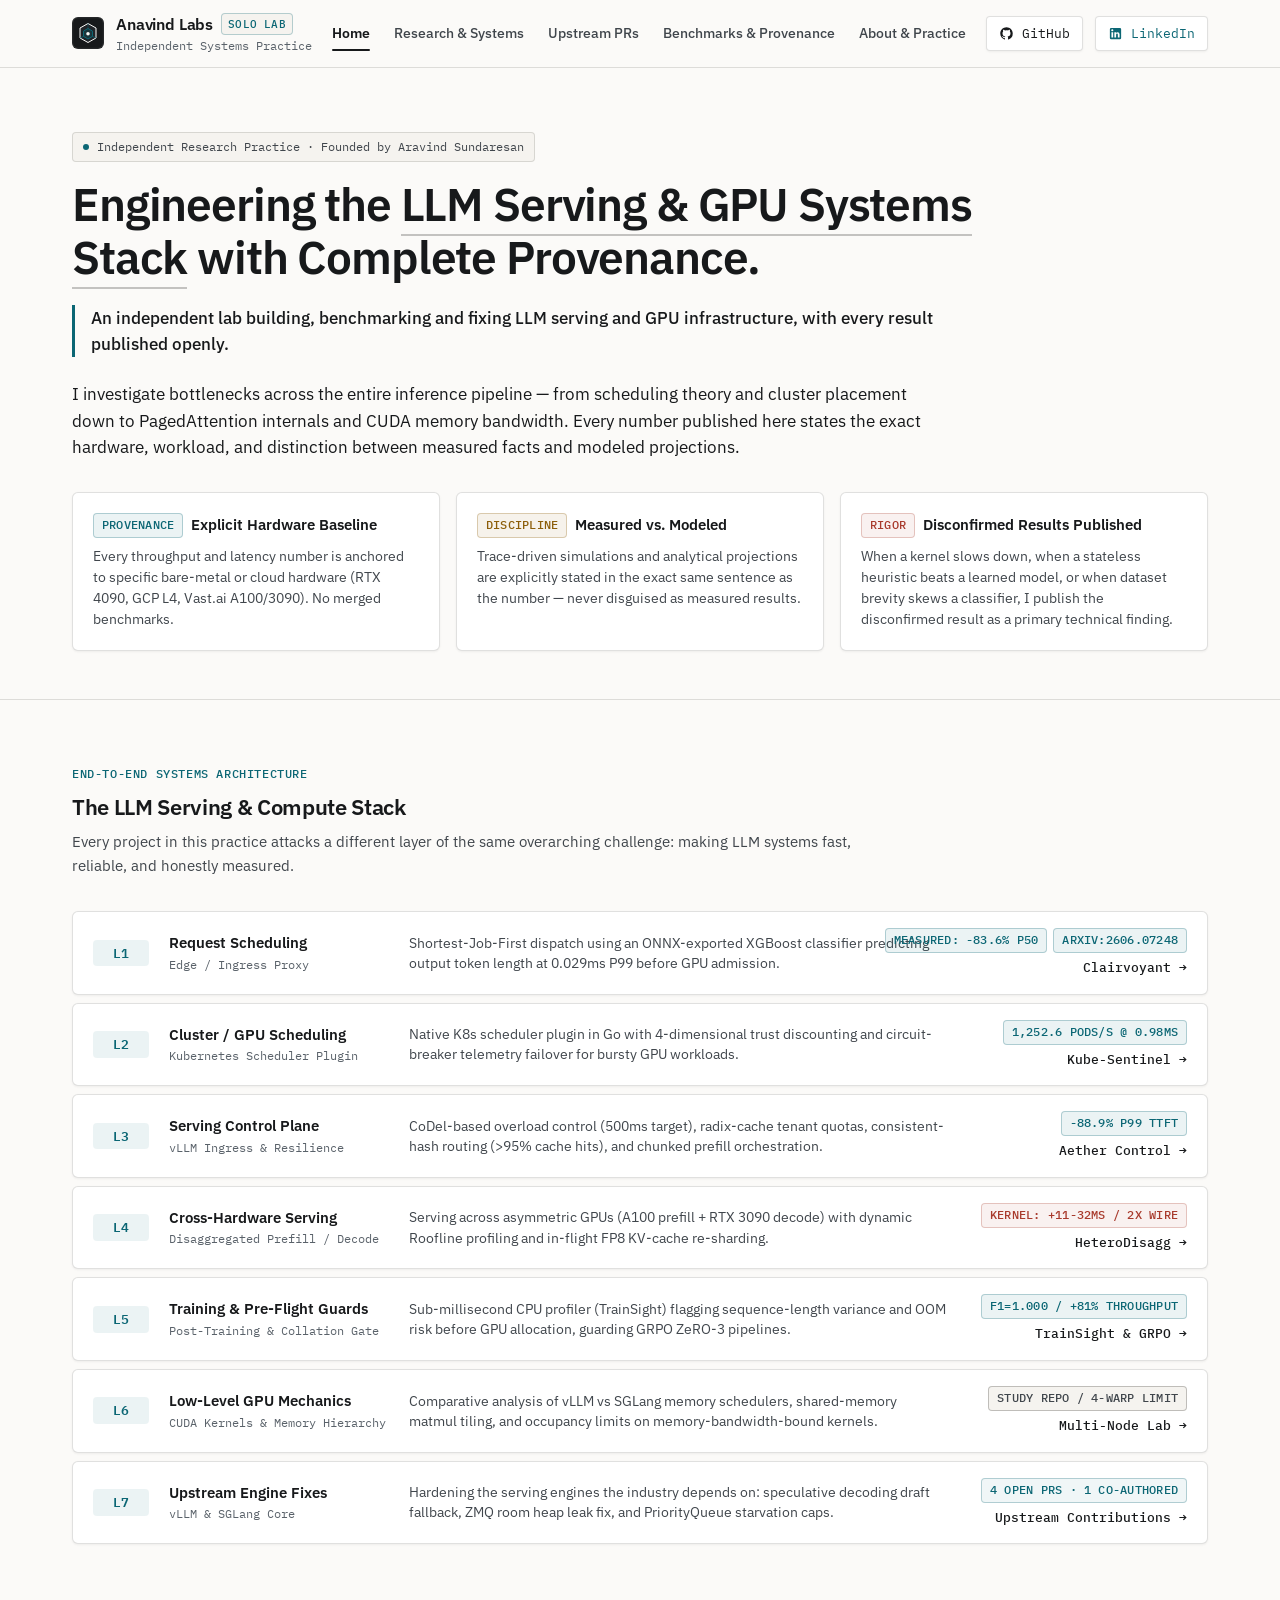
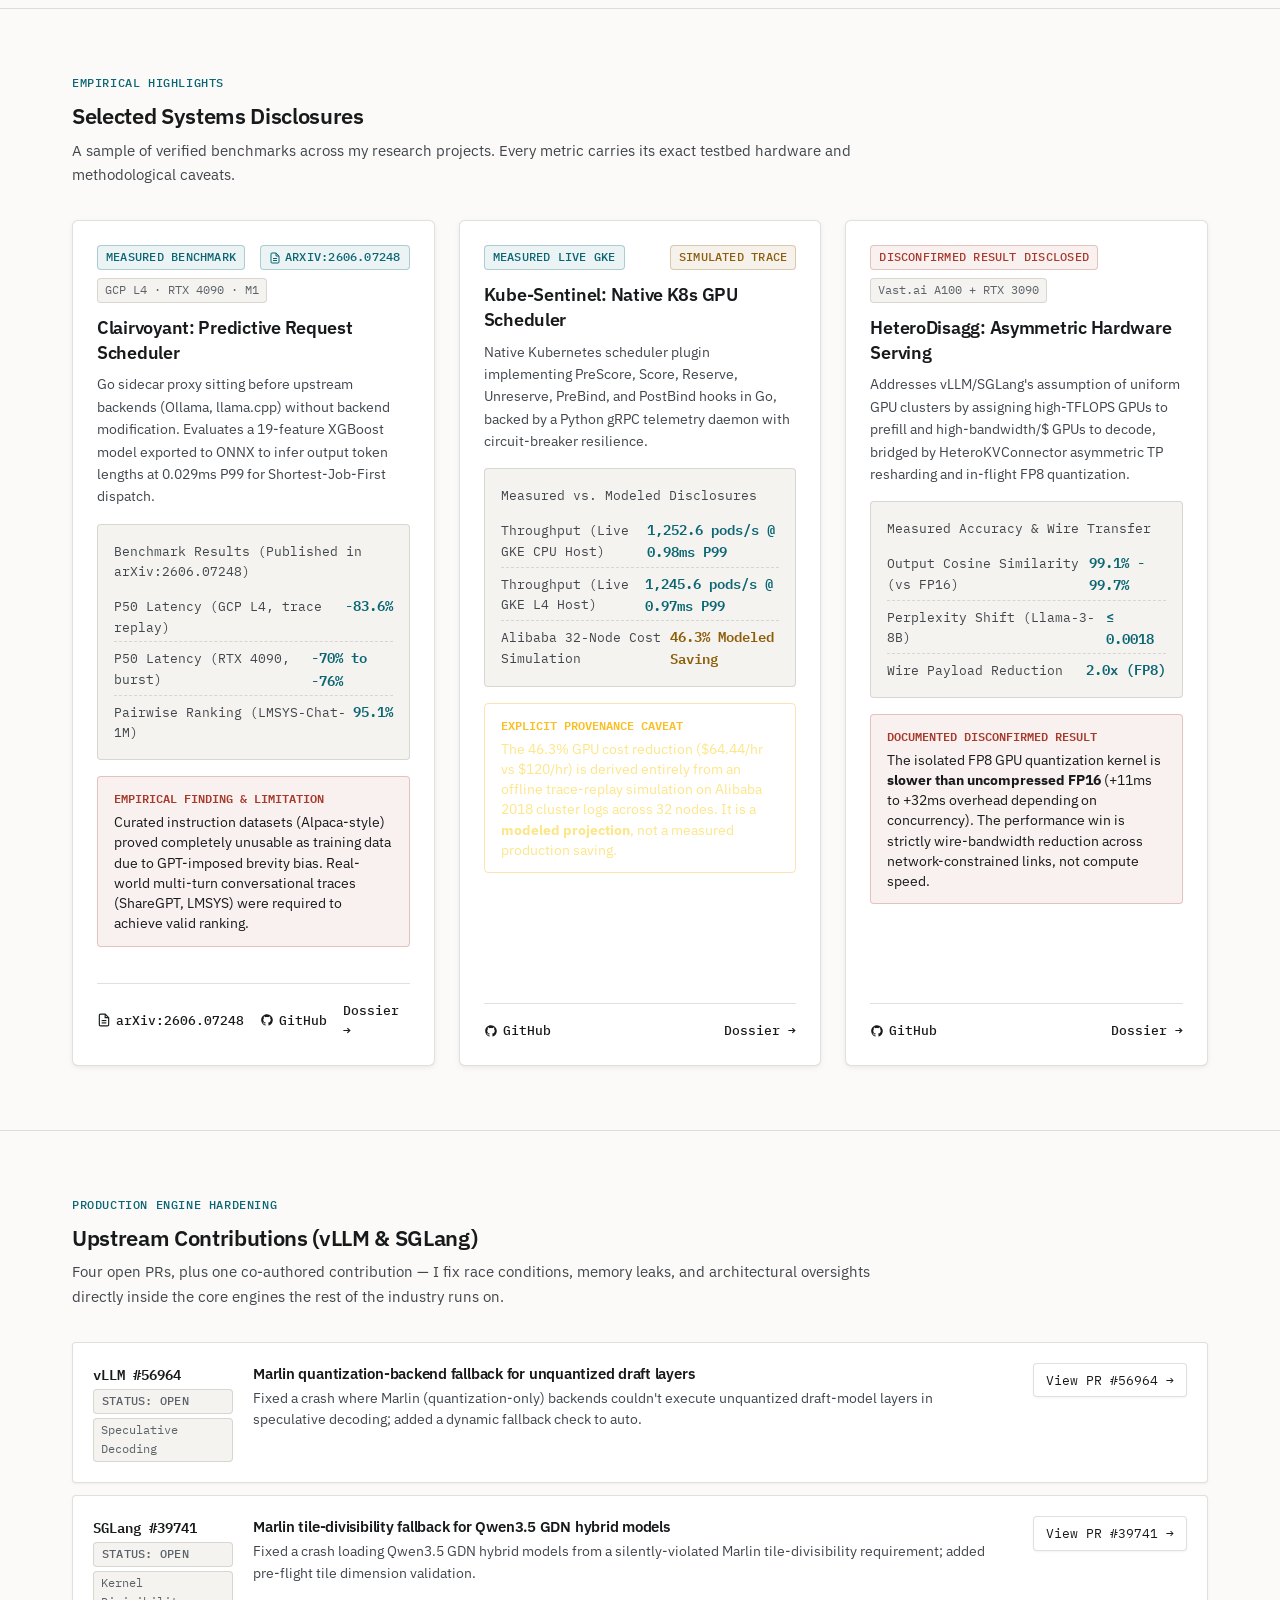
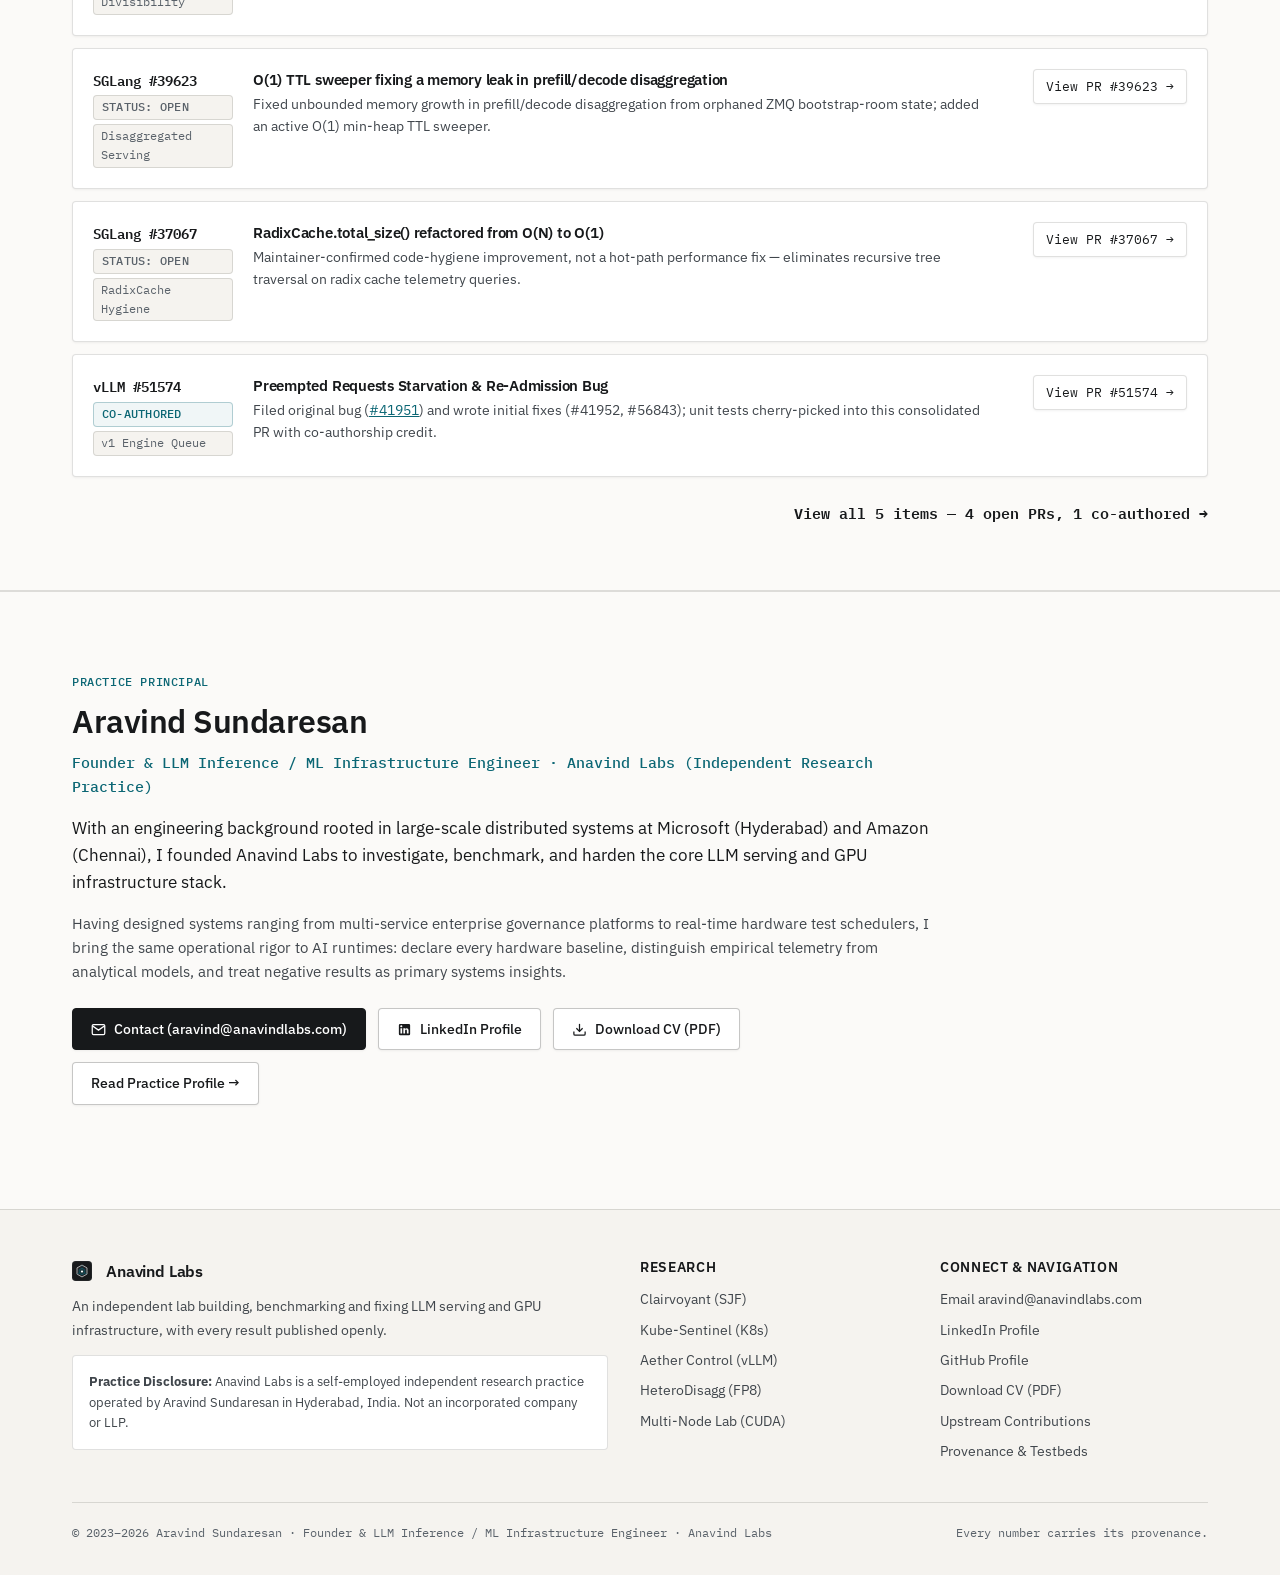
==== commit 5ff23ccf: "feat: site-wide title update, recruiter CTAs, direct PR links, arXiv badges, trimmed about page, and" ====
--- a/index.html
+++ b/index.html
@@ -4,7 +4,7 @@
   <meta charset="UTF-8">
   <meta name="viewport" content="width=device-width, initial-scale=1.0">
   <title>Anavind Labs — LLM Serving & GPU Infrastructure Research</title>
-  <meta name="description" content="An independent lab building, benchmarking and fixing LLM serving and GPU infrastructure, with every result published openly.">
+  <meta name="description" content="Founder & LLM Inference / ML Infrastructure Engineer · Anavind Labs (Independent Research Practice). An independent lab building, benchmarking and fixing LLM serving and GPU infrastructure.">
   <link rel="icon" type="image/svg+xml" href="assets/favicon.svg">
   <link rel="stylesheet" href="css/style.css">
 </head>
@@ -42,10 +42,12 @@
 
       <div class="nav-actions">
         <a href="https://github.com/Aravind0403" target="_blank" rel="noopener noreferrer" class="btn-github">
-          <svg width="16" height="16" viewBox="0 0 24 24" fill="currentColor">
-            <path fill-rule="evenodd" clip-rule="evenodd" d="M12 2C6.477 2 2 6.484 2 12.017c0 4.425 2.865 8.18 6.839 9.504.5.092.682-.217.682-.483 0-.237-.008-.868-.013-1.703-2.782.605-3.369-1.343-3.369-1.343-.454-1.158-1.11-1.466-1.11-1.466-.908-.62.069-.608.069-.608 1.003.07 1.53 1.032 1.53 1.032.892 1.53 2.341 1.088 2.91.832.092-.647.35-1.088.636-1.338-2.22-.253-4.555-1.113-4.555-4.951 0-1.093.39-1.988 1.029-2.688-.103-.253-.446-1.272.098-2.65 0 0 .84-.27 2.75 1.026A9.564 9.564 0 0112 6.844c.85.004 1.705.115 2.504.337 1.909-1.296 2.747-1.027 2.747-1.027.546 1.379.202 2.398.1 2.651.64.7 1.028 1.595 1.028 2.688 0 3.848-2.339 4.695-4.566 4.943.359.309.678.92.678 1.855 0 1.338-.012 2.419-.012 2.747 0 .268.18.58.688.482A10.019 10.019 0 0022 12.017C22 6.484 17.522 2 12 2z"/>
-          </svg>
-          github.com/Aravind0403
+          <svg width="15" height="15" viewBox="0 0 24 24" fill="currentColor"><path fill-rule="evenodd" clip-rule="evenodd" d="M12 2C6.484 2 2 6.484 2 12.017c0 4.425 2.865 8.18 6.839 9.504.5.092.682-.217.682-.483 0-.237-.008-.868-.013-1.703-2.782.605-3.369-1.343-3.369-1.343-.454-1.158-1.11-1.466-1.11-1.466-.908-.62.069-.608.069-.608 1.003.07 1.53 1.032 1.53 1.032.892 1.53 2.341 1.088 2.91.832.092-.647.35-1.088.636-1.338-2.22-.253-4.555-1.113-4.555-4.951 0-1.093.39-1.988 1.029-2.688-.103-.253-.446-1.272.098-2.65 0 0 .84-.27 2.75 1.026A9.564 9.564 0 0112 6.844c.85.004 1.705.115 2.504.337 1.909-1.296 2.747-1.027 2.747-1.027.546 1.379.202 2.398.1 2.651.64.7 1.028 1.595 1.028 2.688 0 3.848-2.339 4.695-4.566 4.943.359.309.678.92.678 1.855 0 1.338-.012 2.419-.012 2.747 0 .268.18.58.688.482A10.019 10.019 0 0022 12.017C22 6.484 17.522 2 12 2z"/></svg>
+          GitHub
+        </a>
+        <a href="https://www.linkedin.com/in/aravind-sundaresan/" target="_blank" rel="noopener noreferrer" class="btn-linkedin">
+          <svg width="15" height="15" viewBox="0 0 24 24" fill="currentColor"><path d="M19 3a2 2 0 0 1 2 2v14a2 2 0 0 1-2 2H5a2 2 0 0 1-2-2V5a2 2 0 0 1 2-2h14m-.5 15.5v-5.3a3.26 3.26 0 0 0-3.26-3.26c-.85 0-1.84.52-2.28 1.3v-1.11h-2.79v8.37h2.79v-4.93c0-.77.62-1.4 1.39-1.4a1.4 1.4 0 0 1 1.4 1.4v4.93h2.75M6.88 8.56a1.68 1.68 0 0 0 1.68-1.68c0-.93-.75-1.69-1.68-1.69a1.69 1.69 0 0 0-1.69 1.69c0 .93.76 1.68 1.69 1.68m1.39 9.94v-8.37H5.5v8.37h2.77z"/></svg>
+          LinkedIn
         </a>
       </div>
     </div>
@@ -58,7 +60,7 @@
         <div class="hero-tagline-wrap">
           <div class="hero-status-pill">
             <span class="status-dot"></span>
-            Independent Research Practice &middot; Since Nov 2023
+            Independent Research Practice &middot; Founded by Aravind Sundaresan
           </div>
         </div>
 
@@ -132,7 +134,10 @@
               Shortest-Job-First dispatch using an ONNX-exported XGBoost classifier predicting output token length at 0.029ms P99 before GPU admission.
             </p>
             <div class="layer-project-tag">
-              <span class="badge badge-measured">Measured: -83.6% P50</span>
+              <div style="display:flex; gap:6px; align-items:center;">
+                <span class="badge badge-measured">Measured: -83.6% P50</span>
+                <a href="https://arxiv.org/abs/2606.07248" target="_blank" rel="noopener noreferrer" class="badge badge-measured" style="text-decoration:none;">arXiv:2606.07248</a>
+              </div>
               <a href="research.html#clairvoyant" class="project-name-link">Clairvoyant &rarr;</a>
             </div>
           </div>
@@ -253,6 +258,10 @@
             <div class="card-top">
               <div class="card-meta-bar">
                 <span class="badge badge-measured">Measured Benchmark</span>
+                <a href="https://arxiv.org/abs/2606.07248" target="_blank" rel="noopener noreferrer" class="badge badge-measured" style="text-decoration:none; display:inline-flex; align-items:center; gap:4px;">
+                  <svg width="12" height="12" viewBox="0 0 24 24" fill="none" stroke="currentColor" stroke-width="2"><path d="M14 2H6a2 2 0 0 0-2 2v16a2 2 0 0 0 2 2h12a2 2 0 0 0 2-2V8z"></path><polyline points="14 2 14 8 20 8"></polyline><line x1="16" y1="13" x2="8" y2="13"></line><line x1="16" y1="17" x2="8" y2="17"></line></svg>
+                  arXiv:2606.07248
+                </a>
                 <span class="card-hardware-tag">GCP L4 &middot; RTX 4090 &middot; M1</span>
               </div>
               <h3 class="card-title">Clairvoyant: Predictive Request Scheduler</h3>
@@ -288,7 +297,7 @@
 
             <div class="card-footer-actions">
               <a href="https://arxiv.org/abs/2606.07248" target="_blank" rel="noopener noreferrer" class="action-link">
-                <svg width="14" height="14" viewBox="0 0 24 24" fill="none" stroke="currentColor" stroke-width="2"><path d="M14 2H6a2 2 0 0 0-2 2v16a2 2 0 0 0 2 2h12a2 2 0 0 0 2-2V8z"></path><polyline points="14 2 14 8 20 8"></polyline><line x1="16" y1="13" x2="8" y2="13"></line><line x1="16" y1="17" x2="8" y2="17"></line><polyline points="10 9 9 9 8 9"></polyline></svg>
+                <svg width="14" height="14" viewBox="0 0 24 24" fill="none" stroke="currentColor" stroke-width="2"><path d="M14 2H6a2 2 0 0 0-2 2v16a2 2 0 0 0 2 2h12a2 2 0 0 0 2-2V8z"></path><polyline points="14 2 14 8 20 8"></polyline><line x1="16" y1="13" x2="8" y2="13"></line><line x1="16" y1="17" x2="8" y2="17"></line></svg>
                 arXiv:2606.07248
               </a>
               <a href="https://github.com/Aravind0403/clairvoyant-scheduler" target="_blank" rel="noopener noreferrer" class="action-link">
@@ -401,14 +410,94 @@
       <div class="container">
         <div class="section-header">
           <div class="section-eyebrow">Production Engine Hardening</div>
-          <h2 class="section-title">Upstream Contributions (vLLM & SGLang)</h2>
+          <h2 class="section-title">Upstream Contributions (vLLM &amp; SGLang)</h2>
           <p class="section-subtitle">
-            I don't just build external sidecars; I fix race conditions, memory leaks, and architectural oversights directly inside the core engines the rest of the industry runs on.
+            Four open PRs, plus one co-authored contribution — I fix race conditions, memory leaks, and architectural oversights directly inside the core engines the rest of the industry runs on.
           </p>
         </div>
 
         <div class="pr-grid">
           <!-- PR 1 -->
+          <div class="pr-row-card">
+            <div class="pr-target-col">
+              <span class="pr-repo-tag">vLLM #56964</span>
+              <span class="badge badge-neutral">Status: Open</span>
+              <span class="card-hardware-tag">Speculative Decoding</span>
+            </div>
+            <div class="pr-content-col">
+              <h4>Marlin quantization-backend fallback for unquantized draft layers</h4>
+              <p class="pr-desc">
+                Fixed a crash where Marlin (quantization-only) backends couldn't execute unquantized draft-model layers in speculative decoding; added a dynamic fallback check to auto.
+              </p>
+            </div>
+            <div class="pr-status-col">
+              <a href="https://github.com/vllm-project/vllm/pull/56964" target="_blank" rel="noopener noreferrer" class="btn-github">
+                View PR #56964 &rarr;
+              </a>
+            </div>
+          </div>
+
+          <!-- PR 2 -->
+          <div class="pr-row-card">
+            <div class="pr-target-col">
+              <span class="pr-repo-tag">SGLang #39741</span>
+              <span class="badge badge-neutral">Status: Open</span>
+              <span class="card-hardware-tag">Kernel Divisibility</span>
+            </div>
+            <div class="pr-content-col">
+              <h4>Marlin tile-divisibility fallback for Qwen3.5 GDN hybrid models</h4>
+              <p class="pr-desc">
+                Fixed a crash loading Qwen3.5 GDN hybrid models from a silently-violated Marlin tile-divisibility requirement; added pre-flight tile dimension validation.
+              </p>
+            </div>
+            <div class="pr-status-col">
+              <a href="https://github.com/sgl-project/sglang/pull/39741" target="_blank" rel="noopener noreferrer" class="btn-github">
+                View PR #39741 &rarr;
+              </a>
+            </div>
+          </div>
+
+          <!-- PR 3 -->
+          <div class="pr-row-card">
+            <div class="pr-target-col">
+              <span class="pr-repo-tag">SGLang #39623</span>
+              <span class="badge badge-neutral">Status: Open</span>
+              <span class="card-hardware-tag">Disaggregated Serving</span>
+            </div>
+            <div class="pr-content-col">
+              <h4>O(1) TTL sweeper fixing a memory leak in prefill/decode disaggregation</h4>
+              <p class="pr-desc">
+                Fixed unbounded memory growth in prefill/decode disaggregation from orphaned ZMQ bootstrap-room state; added an active O(1) min-heap TTL sweeper.
+              </p>
+            </div>
+            <div class="pr-status-col">
+              <a href="https://github.com/sgl-project/sglang/pull/39623" target="_blank" rel="noopener noreferrer" class="btn-github">
+                View PR #39623 &rarr;
+              </a>
+            </div>
+          </div>
+
+          <!-- PR 4 -->
+          <div class="pr-row-card">
+            <div class="pr-target-col">
+              <span class="pr-repo-tag">SGLang #37067</span>
+              <span class="badge badge-neutral">Status: Open</span>
+              <span class="card-hardware-tag">RadixCache Hygiene</span>
+            </div>
+            <div class="pr-content-col">
+              <h4>RadixCache.total_size() refactored from O(N) to O(1)</h4>
+              <p class="pr-desc">
+                Maintainer-confirmed code-hygiene improvement, not a hot-path performance fix — eliminates recursive tree traversal on radix cache telemetry queries.
+              </p>
+            </div>
+            <div class="pr-status-col">
+              <a href="https://github.com/sgl-project/sglang/pull/37067" target="_blank" rel="noopener noreferrer" class="btn-github">
+                View PR #37067 &rarr;
+              </a>
+            </div>
+          </div>
+
+          <!-- PR 5 -->
           <div class="pr-row-card">
             <div class="pr-target-col">
               <span class="pr-repo-tag">vLLM #51574</span>
@@ -416,40 +505,22 @@
               <span class="card-hardware-tag">v1 Engine Queue</span>
             </div>
             <div class="pr-content-col">
-              <h4>Preempted Requests Starvation & Re-Admission Bug</h4>
+              <h4>Preempted Requests Starvation &amp; Re-Admission Bug</h4>
               <p class="pr-desc">
-                Filed root-cause bug (vLLM #41951) where preempted requests lost re-admission priority in <code class="mono">PriorityRequestQueue</code>. Wrote initial PRs #41952 and #56843 with a bounded starvation cap; unit tests were cherry-picked into consolidated PR #51574 with co-authorship credit.
+                Filed original bug (<a href="https://github.com/vllm-project/vllm/issues/41951" target="_blank" rel="noopener noreferrer" style="color:var(--measured); text-decoration:underline;">#41951</a>) and wrote initial fixes (#41952, #56843); unit tests cherry-picked into this consolidated PR with co-authorship credit.
               </p>
             </div>
             <div class="pr-status-col">
-              <span class="badge badge-neutral">Status: Open</span>
-              <a href="upstream.html#vllm-51574" class="action-link">Analysis &rarr;</a>
-            </div>
-          </div>
-
-          <!-- PR 2 -->
-          <div class="pr-row-card">
-            <div class="pr-target-col">
-              <span class="pr-repo-tag">SGLang #39623</span>
-              <span class="badge badge-upstream">Open PR</span>
-              <span class="card-hardware-tag">Disaggregated Serving</span>
-            </div>
-            <div class="pr-content-col">
-              <h4>Unbounded Memory Leak in Prefill/Decode Bootstrap Rooms</h4>
-              <p class="pr-desc">
-                Fixed unbounded memory growth in prefill/decode disaggregation caused by orphaned ZMQ bootstrap-room state under client disconnects. Implemented an O(1) min-heap TTL sweeper.
-              </p>
-            </div>
-            <div class="pr-status-col">
-              <span class="badge badge-neutral">Status: Open</span>
-              <a href="upstream.html#sglang-39623" class="action-link">Analysis &rarr;</a>
+              <a href="https://github.com/vllm-project/vllm/pull/51574" target="_blank" rel="noopener noreferrer" class="btn-github">
+                View PR #51574 &rarr;
+              </a>
             </div>
           </div>
         </div>
 
         <div style="margin-top: 24px; text-align: right;">
-          <a href="upstream.html" class="action-link" style="font-size: 0.95rem;">
-            View all 5 upstream PRs & architectural teardowns &rarr;
+          <a href="upstream.html" class="action-link" style="font-size: 0.95rem; font-weight:600;">
+            View all 5 items &mdash; 4 open PRs, 1 co-authored &rarr;
           </a>
         </div>
       </div>
@@ -458,22 +529,36 @@
     <!-- Bio / Career Anchor -->
     <section style="padding: 80px 0; border-top: 1px solid var(--border);">
       <div class="container">
-        <div style="max-width: 840px;">
-          <div class="section-eyebrow">Background & Practice</div>
-          <h2 style="font-size: 2.2rem; margin-bottom: 20px;">7+ years of software engineering</h2>
-          <p class="lead" style="margin-bottom: 20px;">
-            Anavind Labs is my independent research practice, run full-time since November 2023. Prior to independent systems research, I spent 6+ years engineering distributed platforms, systems telemetry, and infrastructure across Microsoft R&D India, Amazon Development Centre, and OMG Labs.
+        <div style="max-width: 860px;">
+          <div class="section-eyebrow">Practice Principal</div>
+          <h2 style="font-size: 2rem; margin-bottom: 8px;">Aravind Sundaresan</h2>
+          <p style="font-family: var(--font-mono); font-size: 14.5px; color: var(--measured); margin-bottom: 16px; font-weight: 500;">
+            Founder &amp; LLM Inference / ML Infrastructure Engineer &middot; Anavind Labs (Independent Research Practice)
           </p>
-          <div class="timeline-project-metrics" style="margin-bottom: 28px;">
-            <span class="metric-pill">Microsoft SWE II (Platform & Infra)</span>
-            <span class="metric-pill">17,000+ Microservices</span>
-            <span class="metric-pill">Amazon SDE (Systems & Devices)</span>
-            <span class="metric-pill">50+ Device Categories</span>
-            <span class="metric-pill">OMG Labs Technical Lead</span>
-          </div>
-          <a href="about.html" class="btn-github" style="display: inline-flex; padding: 10px 20px; font-size: 0.92rem;">
-            Read complete background & practice model &rarr;
-          </a>
+          <p class="lead" style="margin-bottom: 16px; line-height: 1.65;">
+            With an engineering background rooted in large-scale distributed systems at Microsoft (Hyderabad) and Amazon (Chennai), I founded Anavind Labs to investigate, benchmark, and harden the core LLM serving and GPU infrastructure stack.
+          </p>
+          <p style="font-size: 14.5px; color: var(--text-secondary); line-height: 1.65; margin-bottom: 24px;">
+            Having designed systems ranging from multi-service enterprise governance platforms to real-time hardware test schedulers, I bring the same operational rigor to AI runtimes: declare every hardware baseline, distinguish empirical telemetry from analytical models, and treat negative results as primary systems insights.
+          </p>
+
+          <div style="display:flex; flex-wrap:wrap; gap:12px; margin-bottom: 24px;">
+            <a href="mailto:aravind@anavindlabs.com" class="btn-cta-primary">
+              <svg width="15" height="15" viewBox="0 0 24 24" fill="none" stroke="currentColor" stroke-width="2"><path d="M4 4h16c1.1 0 2 .9 2 2v12c0 1.1-.9 2-2 2H4c-1.1 0-2-.9-2-2V6c0-1.1.9-2 2-2z"></path><polyline points="22,6 12,13 2,6"></polyline></svg>
+              Contact (aravind@anavindlabs.com)
+            </a>
+            <a href="https://www.linkedin.com/in/aravind-sundaresan/" target="_blank" rel="noopener noreferrer" class="btn-cta-secondary">
+              <svg width="15" height="15" viewBox="0 0 24 24" fill="currentColor"><path d="M19 3a2 2 0 0 1 2 2v14a2 2 0 0 1-2 2H5a2 2 0 0 1-2-2V5a2 2 0 0 1 2-2h14m-.5 15.5v-5.3a3.26 3.26 0 0 0-3.26-3.26c-.85 0-1.84.52-2.28 1.3v-1.11h-2.79v8.37h2.79v-4.93c0-.77.62-1.4 1.39-1.4a1.4 1.4 0 0 1 1.4 1.4v4.93h2.75M6.88 8.56a1.68 1.68 0 0 0 1.68-1.68c0-.93-.75-1.69-1.68-1.69a1.69 1.69 0 0 0-1.69 1.69c0 .93.76 1.68 1.69 1.68m1.39 9.94v-8.37H5.5v8.37h2.77z"/></svg>
+              LinkedIn Profile
+            </a>
+            <a href="assets/cv-aravind-sundaresan.pdf" target="_blank" rel="noopener noreferrer" class="btn-cta-secondary">
+              <svg width="15" height="15" viewBox="0 0 24 24" fill="none" stroke="currentColor" stroke-width="2"><path d="M21 15v4a2 2 0 0 1-2 2H5a2 2 0 0 1-2-2v-4"></path><polyline points="7 10 12 15 17 10"></polyline><line x1="12" y1="15" x2="12" y2="3"></line></svg>
+              Download CV (PDF)
+            </a>
+            <a href="about.html" class="btn-cta-secondary">
+              Read Practice Profile &rarr;
+            </a>
+          </div>
         </div>
       </div>
     </section>
@@ -493,7 +578,7 @@
           </p>
           <div class="footer-legal-callout">
             <p>
-              <strong>Practice Disclosure:</strong> Anavind Labs is a self-employed independent research practice operated by Aravind Sundaresan since November 2023. It is not an incorporated company or an LLP.
+              <strong>Practice Disclosure:</strong> Anavind Labs is a self-employed independent research practice operated by Aravind Sundaresan in Hyderabad, India. Not an incorporated company or LLP.
             </p>
           </div>
         </div>
@@ -510,19 +595,20 @@
         </div>
 
         <div class="footer-links-col">
-          <h4>Navigation</h4>
+          <h4>Connect &amp; Navigation</h4>
           <ul class="footer-links-list">
-            <li><a href="index.html">Systems Stack</a></li>
+            <li><a href="mailto:aravind@anavindlabs.com">Email aravind@anavindlabs.com</a></li>
+            <li><a href="https://www.linkedin.com/in/aravind-sundaresan/" target="_blank" rel="noopener noreferrer">LinkedIn Profile</a></li>
+            <li><a href="https://github.com/Aravind0403" target="_blank" rel="noopener noreferrer">GitHub Profile</a></li>
+            <li><a href="assets/cv-aravind-sundaresan.pdf" target="_blank" rel="noopener noreferrer">Download CV (PDF)</a></li>
             <li><a href="upstream.html">Upstream Contributions</a></li>
-            <li><a href="benchmarks.html">Provenance & Testbeds</a></li>
-            <li><a href="about.html">About & Career</a></li>
-            <li><a href="https://github.com/Aravind0403" target="_blank" rel="noopener noreferrer">GitHub Profile</a></li>
+            <li><a href="benchmarks.html">Provenance &amp; Testbeds</a></li>
           </ul>
         </div>
       </div>
 
       <div class="footer-bottom">
-        <span>&copy; 2023–2026 Aravind Sundaresan &middot; Anavind Labs</span>
+        <span>&copy; 2023–2026 Aravind Sundaresan &middot; Founder &amp; LLM Inference / ML Infrastructure Engineer &middot; Anavind Labs</span>
         <span>Every number carries its provenance.</span>
       </div>
     </div>
--- a/css/style.css
+++ b/css/style.css
@@ -292,6 +292,86 @@
   background-color: var(--surface-2);
 }
 
+.btn-linkedin {
+  display: inline-flex;
+  align-items: center;
+  gap: var(--space-2);
+  padding: 6px 12px;
+  background-color: var(--surface-1);
+  border: 1px solid var(--border);
+  border-radius: var(--radius-sm);
+  font-family: var(--font-mono);
+  font-size: 12.5px;
+  color: var(--measured);
+  box-shadow: var(--shadow-subtle);
+  transition: all 0.15s ease;
+}
+
+.btn-linkedin:hover {
+  border-color: var(--measured);
+  background-color: var(--surface-2);
+}
+
+.btn-cta-primary {
+  display: inline-flex;
+  align-items: center;
+  gap: var(--space-2);
+  padding: 9px 18px;
+  background-color: var(--text);
+  color: #ffffff !important;
+  border: 1px solid var(--text);
+  border-radius: var(--radius-sm);
+  font-family: var(--font-sans);
+  font-weight: 500;
+  font-size: 13.5px;
+  box-shadow: var(--shadow-subtle);
+  transition: all 0.15s ease;
+}
+
+.btn-cta-primary:hover {
+  background-color: #2b3036;
+  border-color: #2b3036;
+  color: #ffffff;
+}
+
+.btn-cta-secondary {
+  display: inline-flex;
+  align-items: center;
+  gap: var(--space-2);
+  padding: 9px 18px;
+  background-color: var(--surface-1);
+  color: var(--text) !important;
+  border: 1px solid var(--border-strong);
+  border-radius: var(--radius-sm);
+  font-family: var(--font-sans);
+  font-weight: 500;
+  font-size: 13.5px;
+  box-shadow: var(--shadow-subtle);
+  transition: all 0.15s ease;
+}
+
+.btn-cta-secondary:hover {
+  background-color: var(--surface-2);
+  border-color: var(--text);
+}
+
+.contact-cta-card {
+  background: var(--surface-1);
+  border: 1px solid var(--border-strong);
+  border-radius: var(--radius-md);
+  padding: var(--space-6);
+  margin-top: var(--space-8);
+  box-shadow: var(--shadow-card);
+}
+
+.contact-cta-actions {
+  display: flex;
+  flex-wrap: wrap;
+  gap: var(--space-3);
+  margin-top: var(--space-4);
+}
+
+
 .mobile-toggle {
   display: none;
   background: none;
@@ -1151,3 +1231,123 @@
     align-items: flex-start;
   }
 }
+
+/* Architecture Flow Diagram (HeteroDisagg) */
+.arch-diagram-card {
+  margin: var(--space-4) 0;
+  padding: var(--space-4);
+  background-color: var(--surface-2);
+  border: 1px solid var(--border);
+  border-radius: var(--radius-sm);
+}
+
+.arch-diagram-title {
+  font-family: var(--font-mono);
+  font-size: 11.5px;
+  text-transform: uppercase;
+  letter-spacing: 0.05em;
+  color: var(--text-muted);
+  margin-bottom: var(--space-3);
+  text-align: center;
+}
+
+.arch-flow-grid {
+  display: grid;
+  grid-template-columns: 1fr auto 1fr;
+  align-items: center;
+  gap: var(--space-3);
+}
+
+.arch-node-box {
+  background-color: var(--surface-1);
+  border: 1px solid var(--border);
+  border-radius: var(--radius-sm);
+  padding: var(--space-3);
+  text-align: center;
+  box-shadow: var(--shadow-subtle);
+}
+
+.arch-node-box .node-badge {
+  font-family: var(--font-mono);
+  font-size: 11px;
+  font-weight: 600;
+  color: var(--measured);
+  margin-bottom: 4px;
+}
+
+.arch-node-box .node-hardware {
+  font-family: var(--font-sans);
+  font-size: 14.5px;
+  font-weight: 600;
+  color: var(--text);
+  margin-bottom: 4px;
+}
+
+.arch-node-box .node-spec {
+  font-family: var(--font-mono);
+  font-size: 12px;
+  color: var(--text-secondary);
+}
+
+.arch-node-box .node-sub {
+  font-family: var(--font-mono);
+  font-size: 11px;
+  color: var(--text-muted);
+  margin-top: 4px;
+}
+
+.arch-connector-box {
+  display: flex;
+  flex-direction: column;
+  align-items: center;
+  text-align: center;
+  padding: 0 var(--space-2);
+  gap: 4px;
+}
+
+.arch-connector-box .connector-pill {
+  display: flex;
+  flex-direction: column;
+  align-items: center;
+  background-color: var(--surface-1);
+  border: 1px dashed var(--measured);
+  border-radius: var(--radius-sm);
+  padding: 6px 12px;
+  font-family: var(--font-mono);
+  font-size: 11.5px;
+  color: var(--text);
+  gap: 2px;
+}
+
+.arch-connector-box .connector-pill strong {
+  color: var(--measured);
+}
+
+.arch-connector-box .connector-pill .highlight-wire {
+  color: var(--negative);
+  font-weight: 600;
+}
+
+.arch-connector-box .connector-note {
+  font-family: var(--font-mono);
+  font-size: 10.5px;
+  color: var(--text-muted);
+}
+
+.arch-connector-box .connector-arrow {
+  color: var(--measured);
+  display: flex;
+  align-items: center;
+  justify-content: center;
+}
+
+@media (max-width: 768px) {
+  .arch-flow-grid {
+    grid-template-columns: 1fr;
+    gap: var(--space-3);
+  }
+  .arch-connector-box .connector-arrow svg {
+    transform: rotate(90deg);
+  }
+}
+
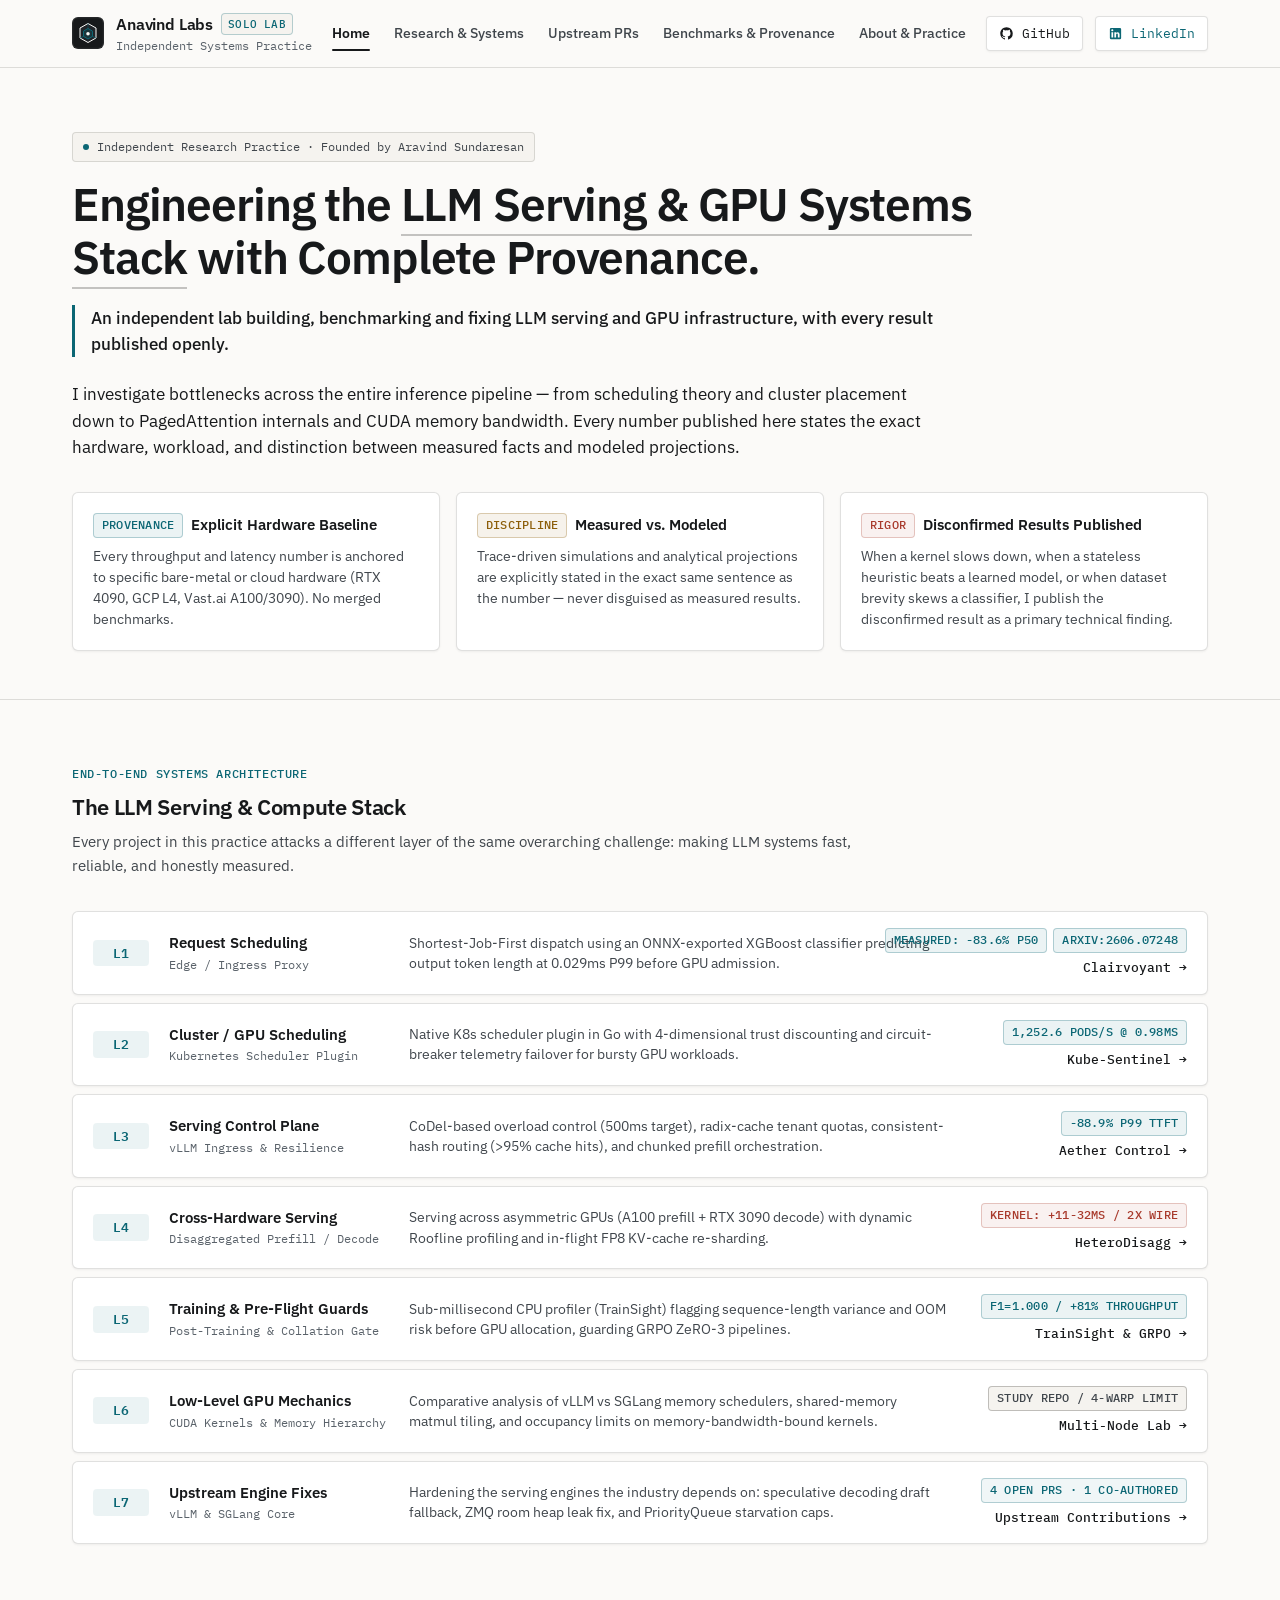
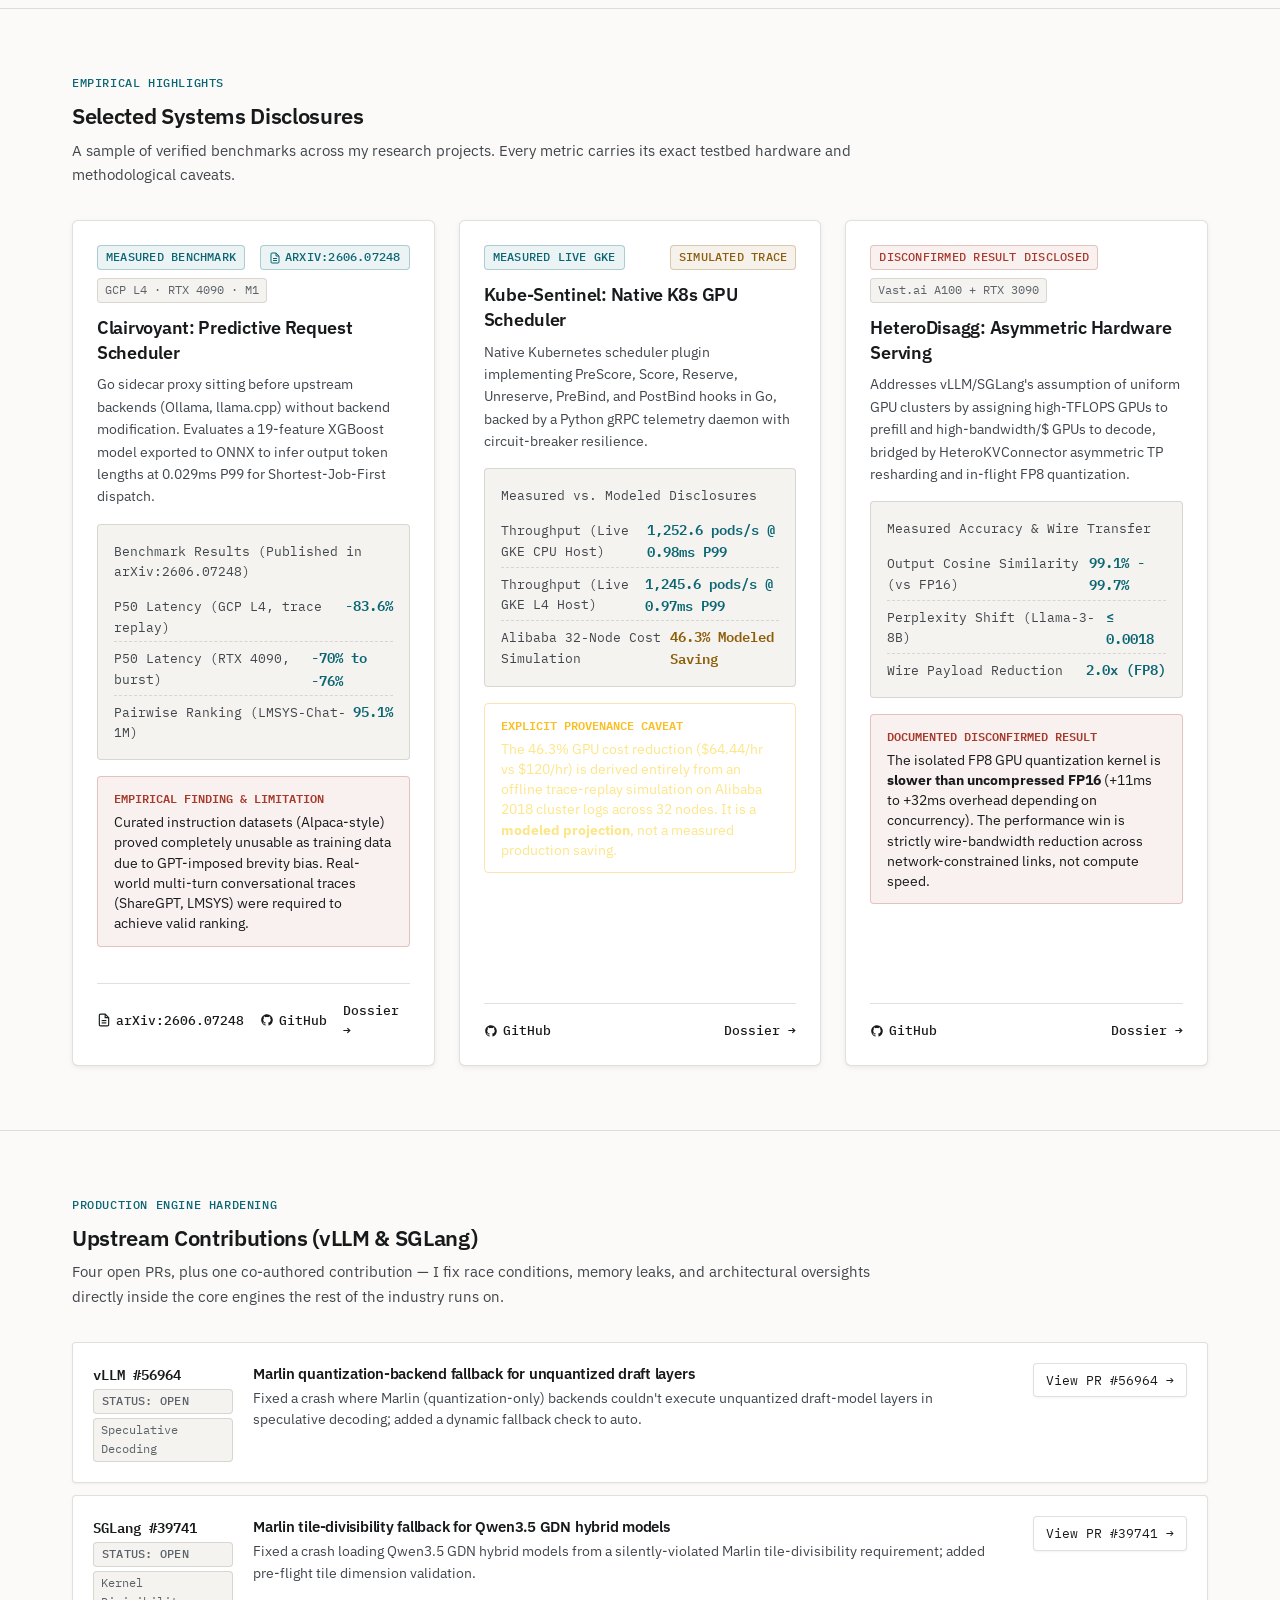
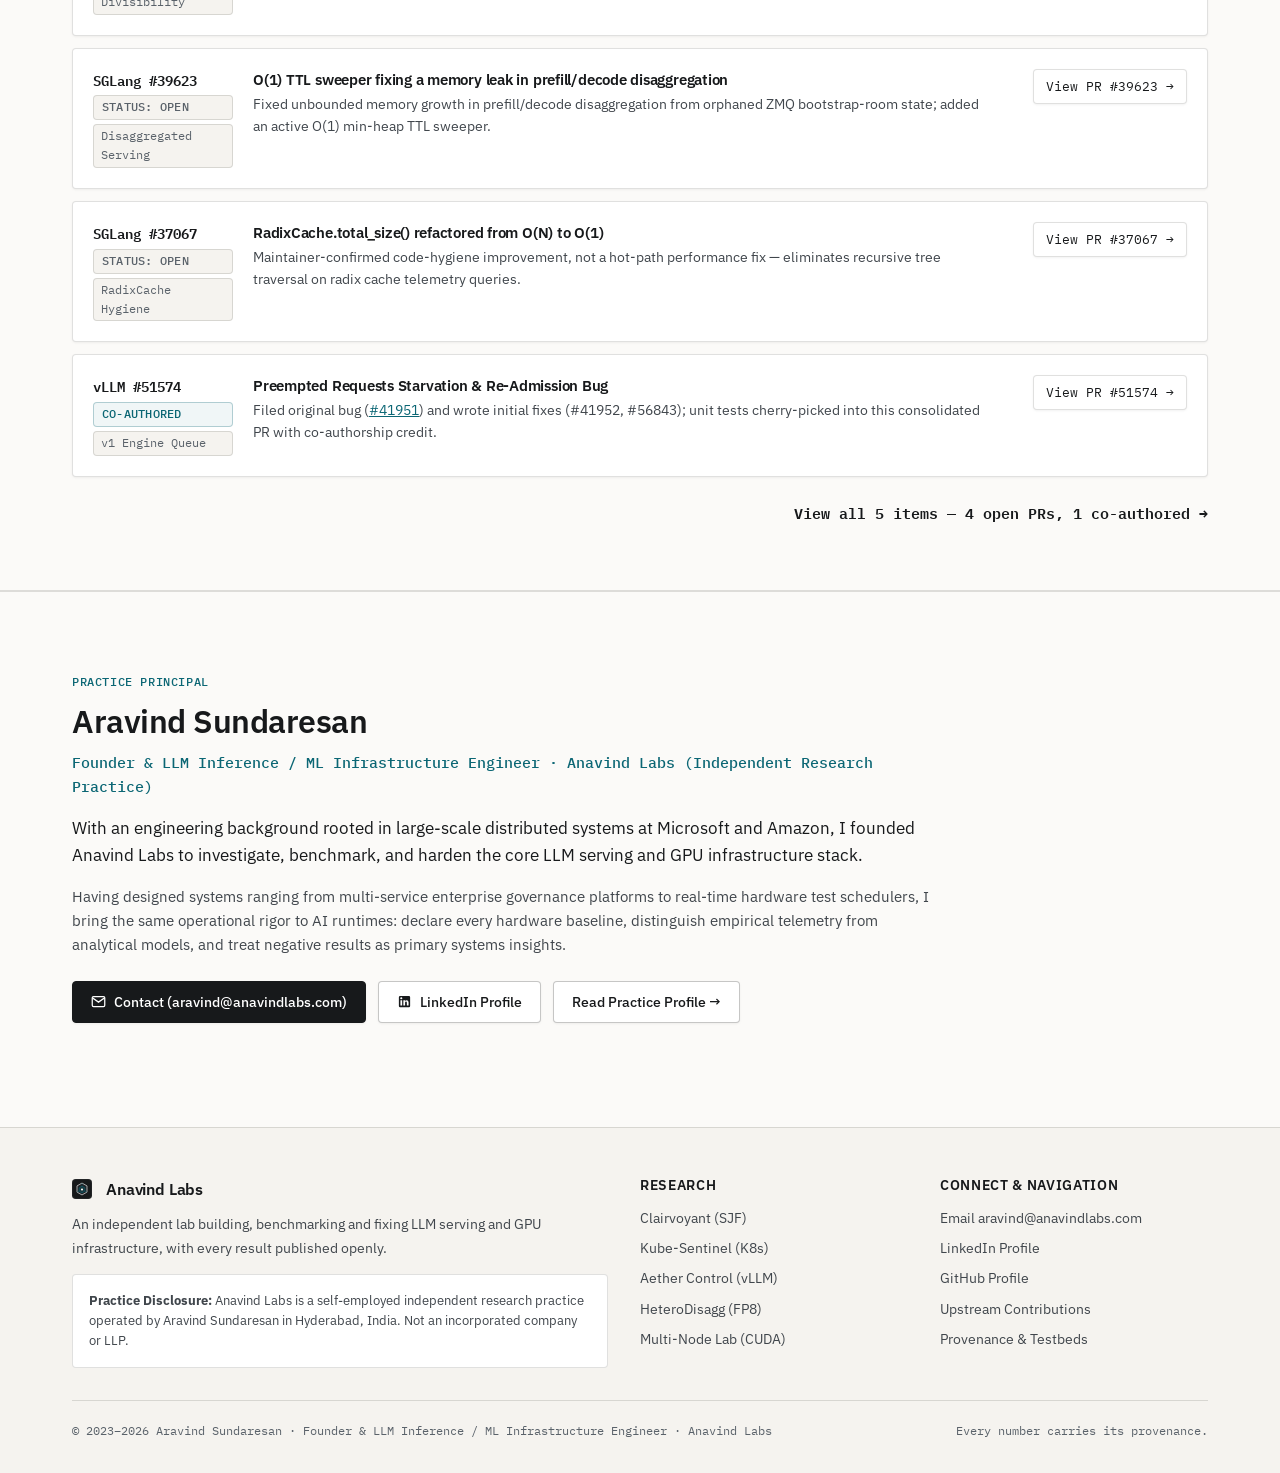
==== commit c19b5a28: "fix(about): remove duplicate top contact buttons, simplify Microsoft/Amazon, remove redundant legal " ====
--- a/index.html
+++ b/index.html
@@ -536,7 +536,7 @@
             Founder &amp; LLM Inference / ML Infrastructure Engineer &middot; Anavind Labs (Independent Research Practice)
           </p>
           <p class="lead" style="margin-bottom: 16px; line-height: 1.65;">
-            With an engineering background rooted in large-scale distributed systems at Microsoft (Hyderabad) and Amazon (Chennai), I founded Anavind Labs to investigate, benchmark, and harden the core LLM serving and GPU infrastructure stack.
+            With an engineering background rooted in large-scale distributed systems at Microsoft and Amazon, I founded Anavind Labs to investigate, benchmark, and harden the core LLM serving and GPU infrastructure stack.
           </p>
           <p style="font-size: 14.5px; color: var(--text-secondary); line-height: 1.65; margin-bottom: 24px;">
             Having designed systems ranging from multi-service enterprise governance platforms to real-time hardware test schedulers, I bring the same operational rigor to AI runtimes: declare every hardware baseline, distinguish empirical telemetry from analytical models, and treat negative results as primary systems insights.
@@ -551,10 +551,6 @@
               <svg width="15" height="15" viewBox="0 0 24 24" fill="currentColor"><path d="M19 3a2 2 0 0 1 2 2v14a2 2 0 0 1-2 2H5a2 2 0 0 1-2-2V5a2 2 0 0 1 2-2h14m-.5 15.5v-5.3a3.26 3.26 0 0 0-3.26-3.26c-.85 0-1.84.52-2.28 1.3v-1.11h-2.79v8.37h2.79v-4.93c0-.77.62-1.4 1.39-1.4a1.4 1.4 0 0 1 1.4 1.4v4.93h2.75M6.88 8.56a1.68 1.68 0 0 0 1.68-1.68c0-.93-.75-1.69-1.68-1.69a1.69 1.69 0 0 0-1.69 1.69c0 .93.76 1.68 1.69 1.68m1.39 9.94v-8.37H5.5v8.37h2.77z"/></svg>
               LinkedIn Profile
             </a>
-            <a href="assets/cv-aravind-sundaresan.pdf" target="_blank" rel="noopener noreferrer" class="btn-cta-secondary">
-              <svg width="15" height="15" viewBox="0 0 24 24" fill="none" stroke="currentColor" stroke-width="2"><path d="M21 15v4a2 2 0 0 1-2 2H5a2 2 0 0 1-2-2v-4"></path><polyline points="7 10 12 15 17 10"></polyline><line x1="12" y1="15" x2="12" y2="3"></line></svg>
-              Download CV (PDF)
-            </a>
             <a href="about.html" class="btn-cta-secondary">
               Read Practice Profile &rarr;
             </a>
@@ -600,7 +596,6 @@
             <li><a href="mailto:aravind@anavindlabs.com">Email aravind@anavindlabs.com</a></li>
             <li><a href="https://www.linkedin.com/in/aravind-sundaresan/" target="_blank" rel="noopener noreferrer">LinkedIn Profile</a></li>
             <li><a href="https://github.com/Aravind0403" target="_blank" rel="noopener noreferrer">GitHub Profile</a></li>
-            <li><a href="assets/cv-aravind-sundaresan.pdf" target="_blank" rel="noopener noreferrer">Download CV (PDF)</a></li>
             <li><a href="upstream.html">Upstream Contributions</a></li>
             <li><a href="benchmarks.html">Provenance &amp; Testbeds</a></li>
           </ul>
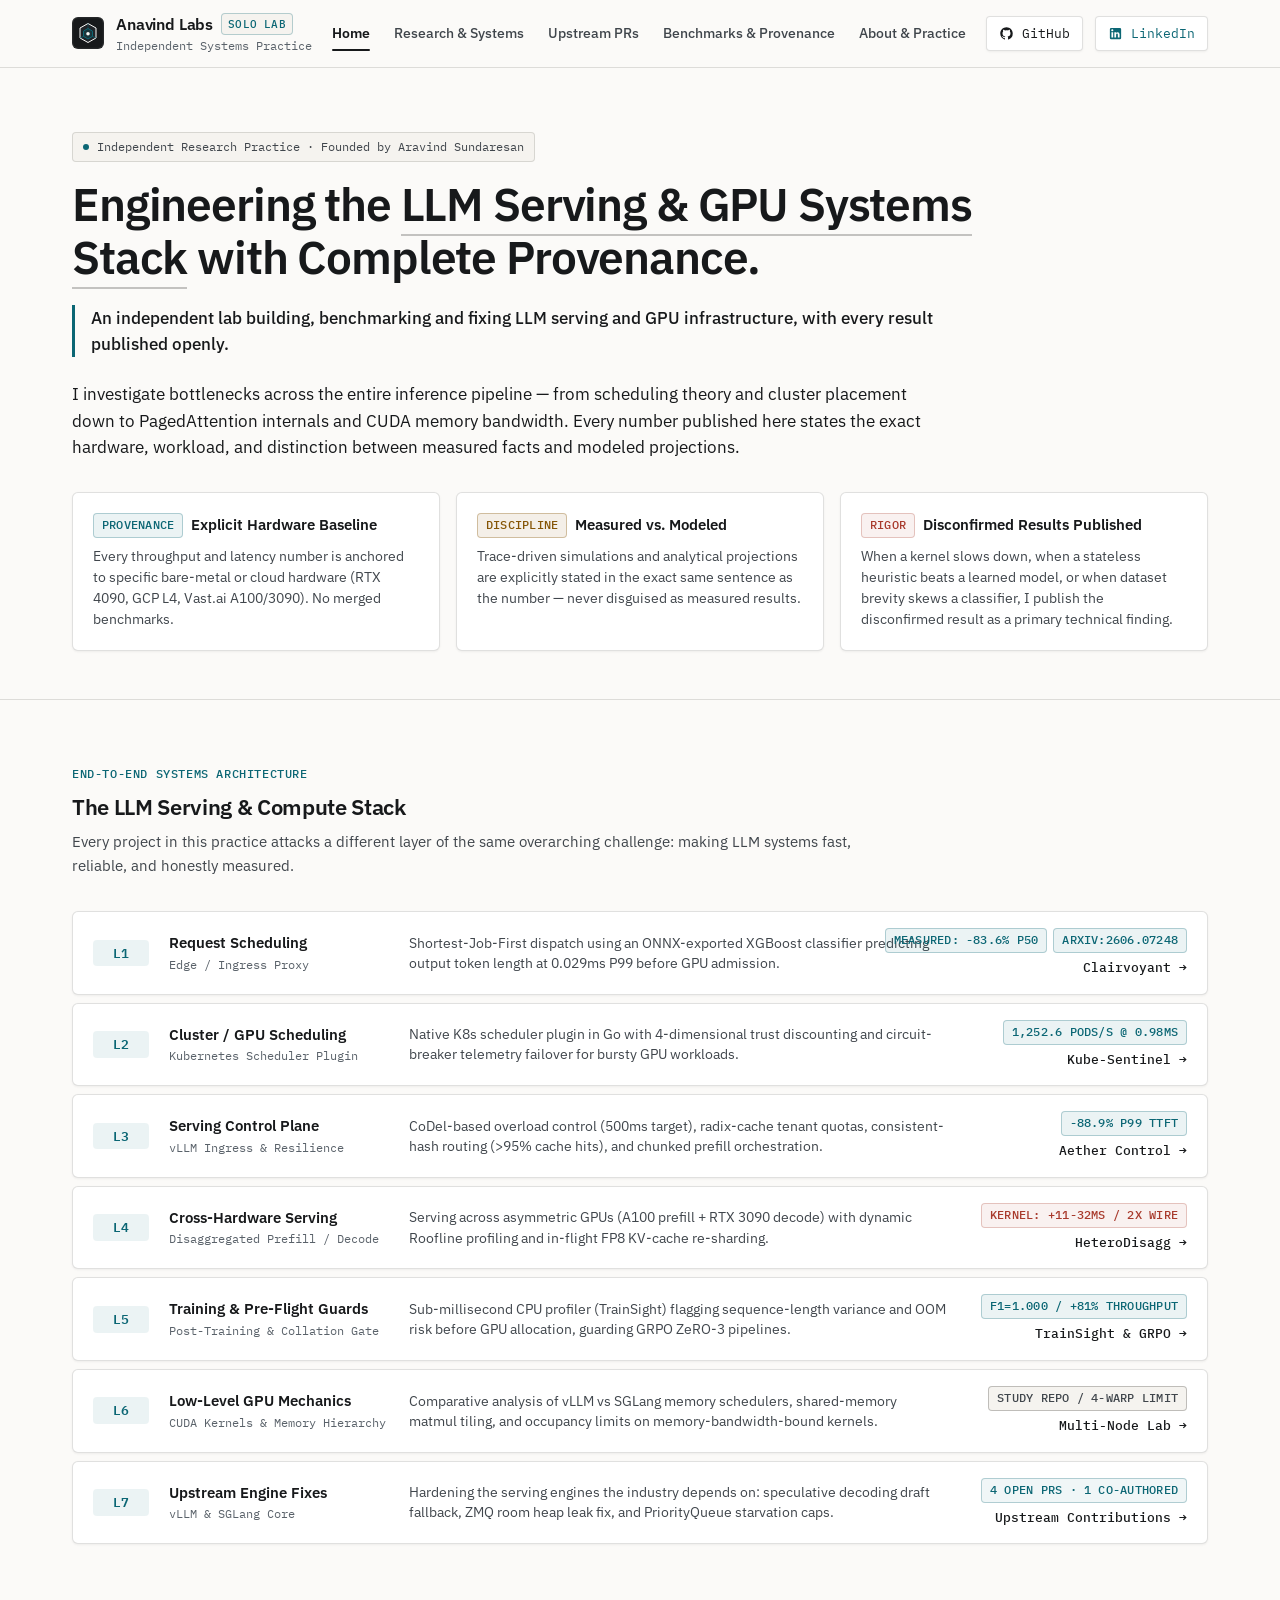
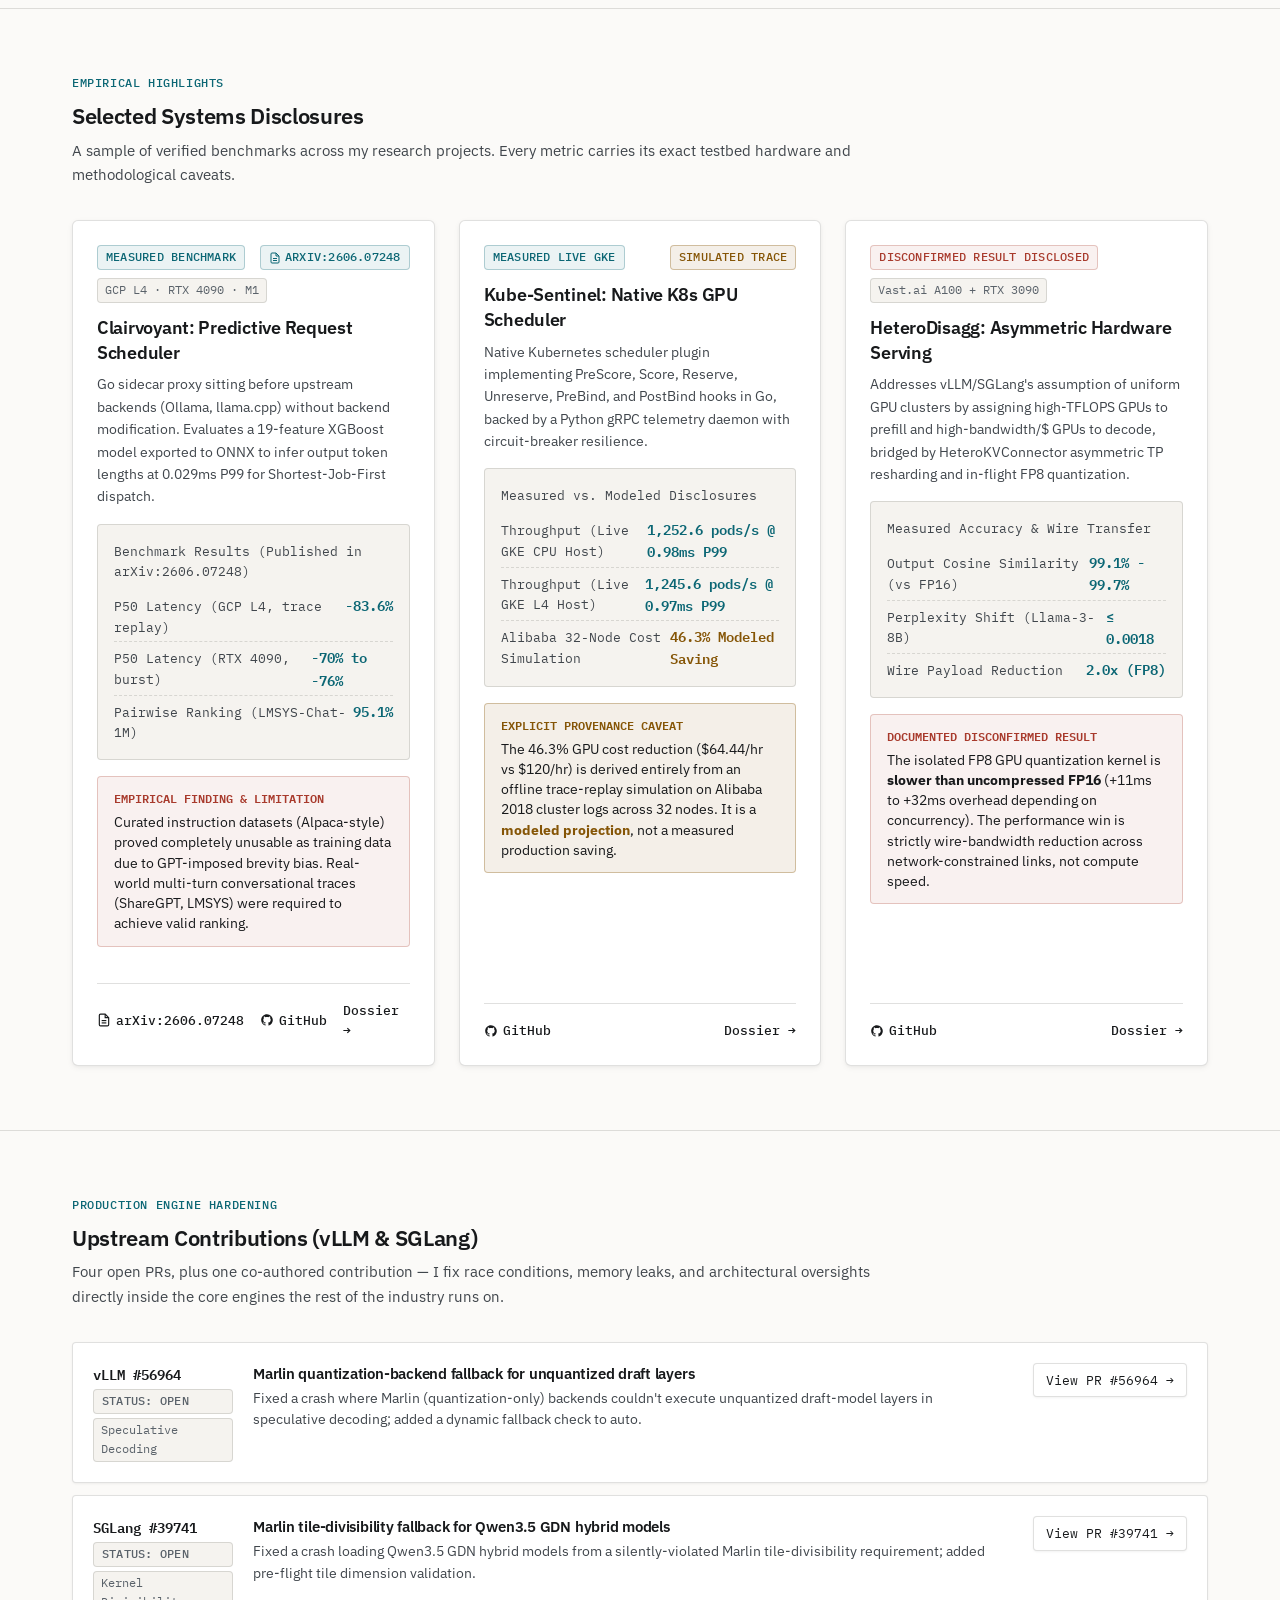
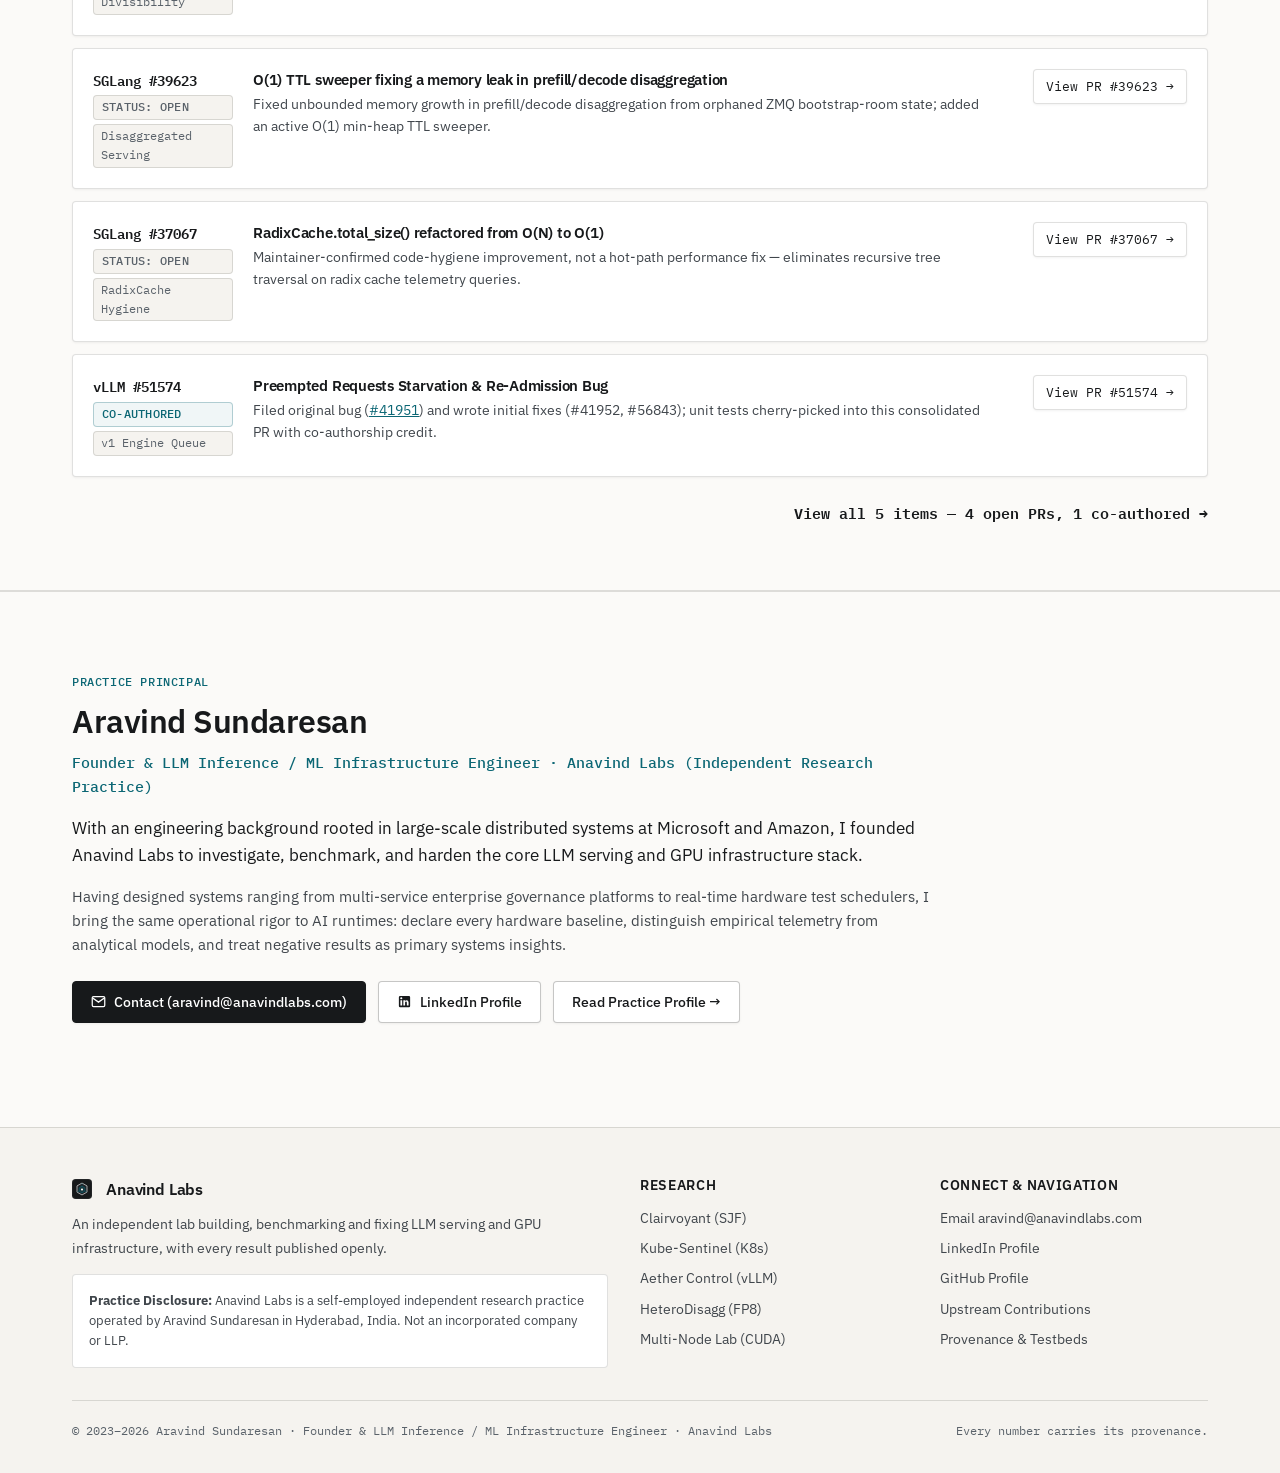
==== commit fc9c8cb2: "fix: update header LinkedIn links to official company page and darken amber provenance callout" ====
--- a/index.html
+++ b/index.html
@@ -45,7 +45,7 @@
           <svg width="15" height="15" viewBox="0 0 24 24" fill="currentColor"><path fill-rule="evenodd" clip-rule="evenodd" d="M12 2C6.484 2 2 6.484 2 12.017c0 4.425 2.865 8.18 6.839 9.504.5.092.682-.217.682-.483 0-.237-.008-.868-.013-1.703-2.782.605-3.369-1.343-3.369-1.343-.454-1.158-1.11-1.466-1.11-1.466-.908-.62.069-.608.069-.608 1.003.07 1.53 1.032 1.53 1.032.892 1.53 2.341 1.088 2.91.832.092-.647.35-1.088.636-1.338-2.22-.253-4.555-1.113-4.555-4.951 0-1.093.39-1.988 1.029-2.688-.103-.253-.446-1.272.098-2.65 0 0 .84-.27 2.75 1.026A9.564 9.564 0 0112 6.844c.85.004 1.705.115 2.504.337 1.909-1.296 2.747-1.027 2.747-1.027.546 1.379.202 2.398.1 2.651.64.7 1.028 1.595 1.028 2.688 0 3.848-2.339 4.695-4.566 4.943.359.309.678.92.678 1.855 0 1.338-.012 2.419-.012 2.747 0 .268.18.58.688.482A10.019 10.019 0 0022 12.017C22 6.484 17.522 2 12 2z"/></svg>
           GitHub
         </a>
-        <a href="https://www.linkedin.com/in/aravind-sundaresan/" target="_blank" rel="noopener noreferrer" class="btn-linkedin">
+        <a href="https://www.linkedin.com/company/anavind-labs" target="_blank" rel="noopener noreferrer" class="btn-linkedin">
           <svg width="15" height="15" viewBox="0 0 24 24" fill="currentColor"><path d="M19 3a2 2 0 0 1 2 2v14a2 2 0 0 1-2 2H5a2 2 0 0 1-2-2V5a2 2 0 0 1 2-2h14m-.5 15.5v-5.3a3.26 3.26 0 0 0-3.26-3.26c-.85 0-1.84.52-2.28 1.3v-1.11h-2.79v8.37h2.79v-4.93c0-.77.62-1.4 1.39-1.4a1.4 1.4 0 0 1 1.4 1.4v4.93h2.75M6.88 8.56a1.68 1.68 0 0 0 1.68-1.68c0-.93-.75-1.69-1.68-1.69a1.69 1.69 0 0 0-1.69 1.69c0 .93.76 1.68 1.69 1.68m1.39 9.94v-8.37H5.5v8.37h2.77z"/></svg>
           LinkedIn
         </a>
@@ -338,10 +338,10 @@
                 </div>
               </div>
 
-              <div class="negative-callout" style="background: var(--accent-amber-dim); border-color: rgba(245, 158, 11, 0.3);">
-                <div class="negative-callout-header" style="color: #FBBF24;">Explicit Provenance Caveat</div>
-                <p class="negative-callout-text" style="color: #FDE68A;">
-                  The 46.3% GPU cost reduction ($64.44/hr vs $120/hr) is derived entirely from an offline trace-replay simulation on Alibaba 2018 cluster logs across 32 nodes. It is a <strong>modeled projection</strong>, not a measured production saving.
+              <div class="negative-callout" style="background: var(--modeled-bg); border-color: var(--modeled-border);">
+                <div class="negative-callout-header" style="color: var(--modeled);">Explicit Provenance Caveat</div>
+                <p class="negative-callout-text" style="color: var(--text);">
+                  The 46.3% GPU cost reduction ($64.44/hr vs $120/hr) is derived entirely from an offline trace-replay simulation on Alibaba 2018 cluster logs across 32 nodes. It is a <strong style="color: var(--modeled);">modeled projection</strong>, not a measured production saving.
                 </p>
               </div>
             </div>
--- a/css/style.css
+++ b/css/style.css
@@ -24,9 +24,9 @@
   --measured-bg: rgba(11, 102, 116, 0.08);
   --measured-border: rgba(11, 102, 116, 0.28);
 
-  --modeled: #8c5e0a;
-  --modeled-bg: rgba(140, 94, 10, 0.08);
-  --modeled-border: rgba(140, 94, 10, 0.28);
+  --modeled: #855506;
+  --modeled-bg: rgba(133, 85, 6, 0.09);
+  --modeled-border: rgba(133, 85, 6, 0.32);
 
   --negative: #a83a2c;
   --negative-bg: rgba(168, 58, 44, 0.07);
